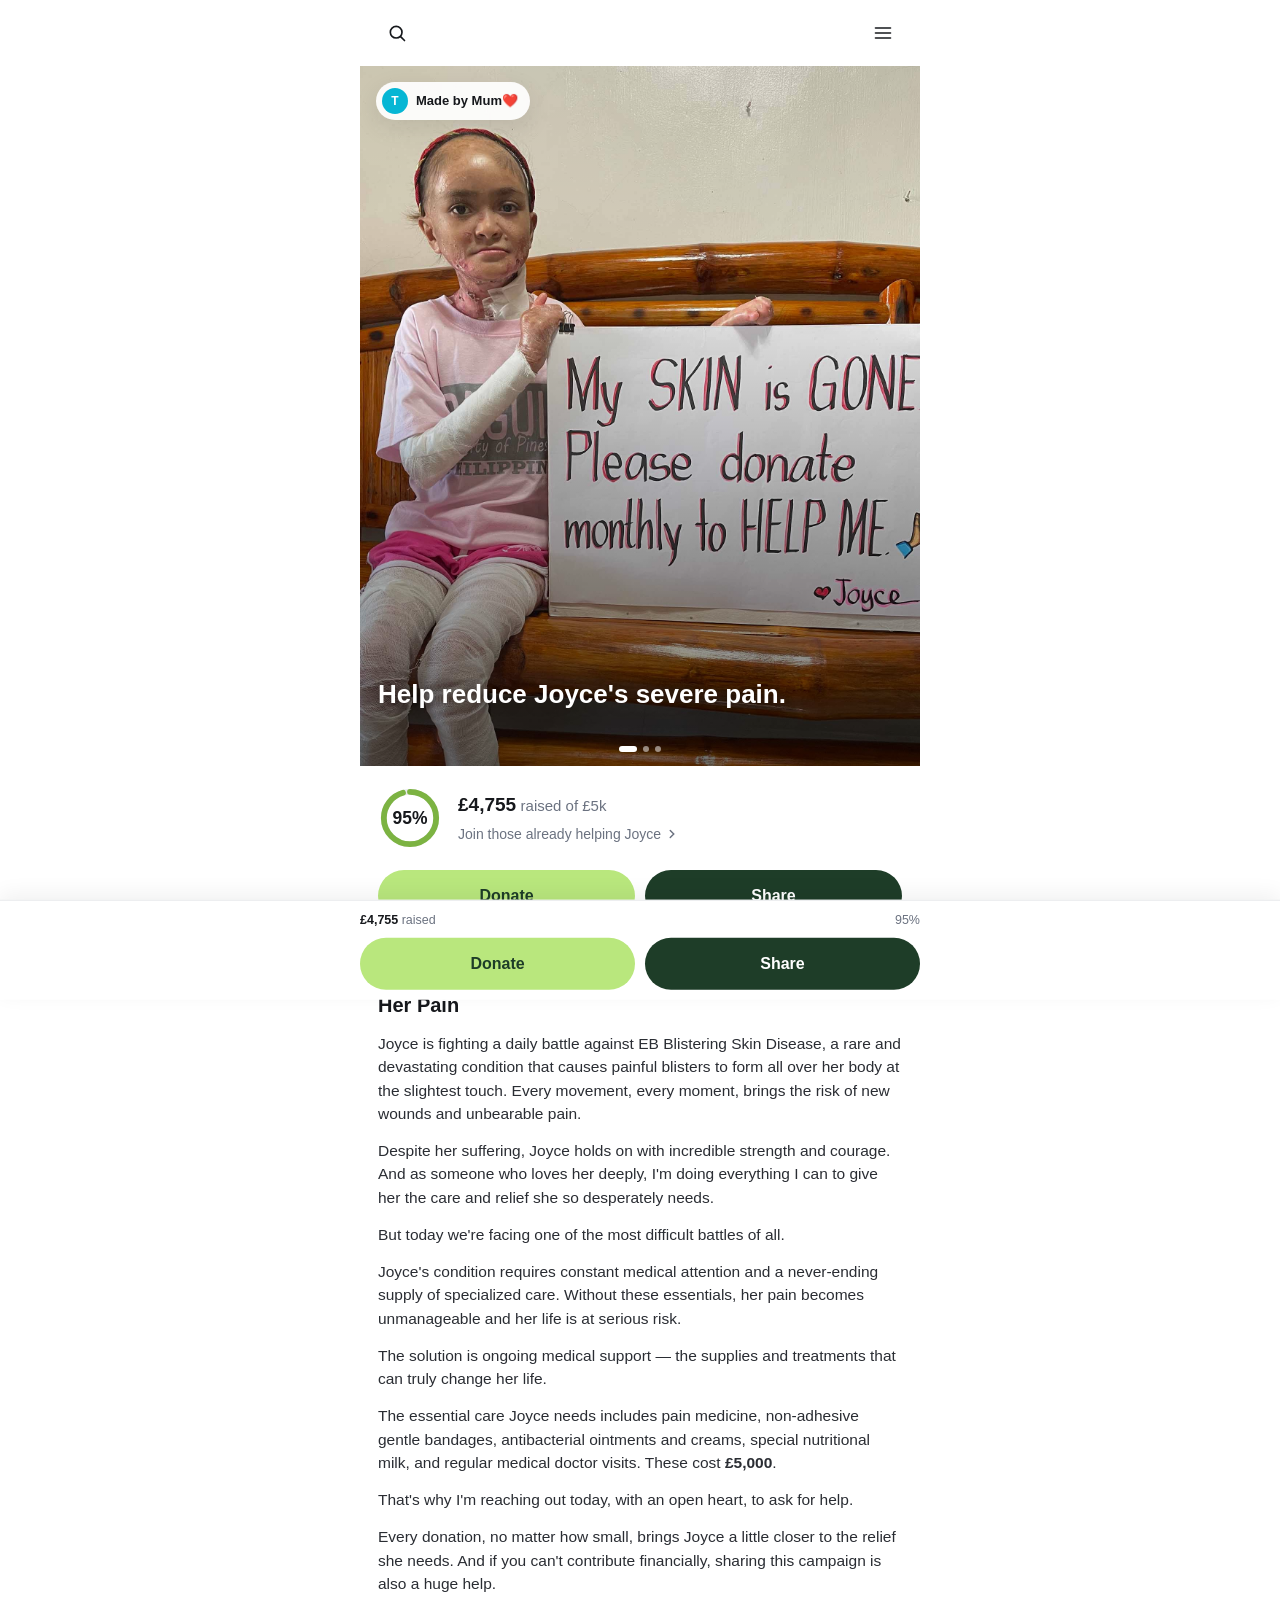
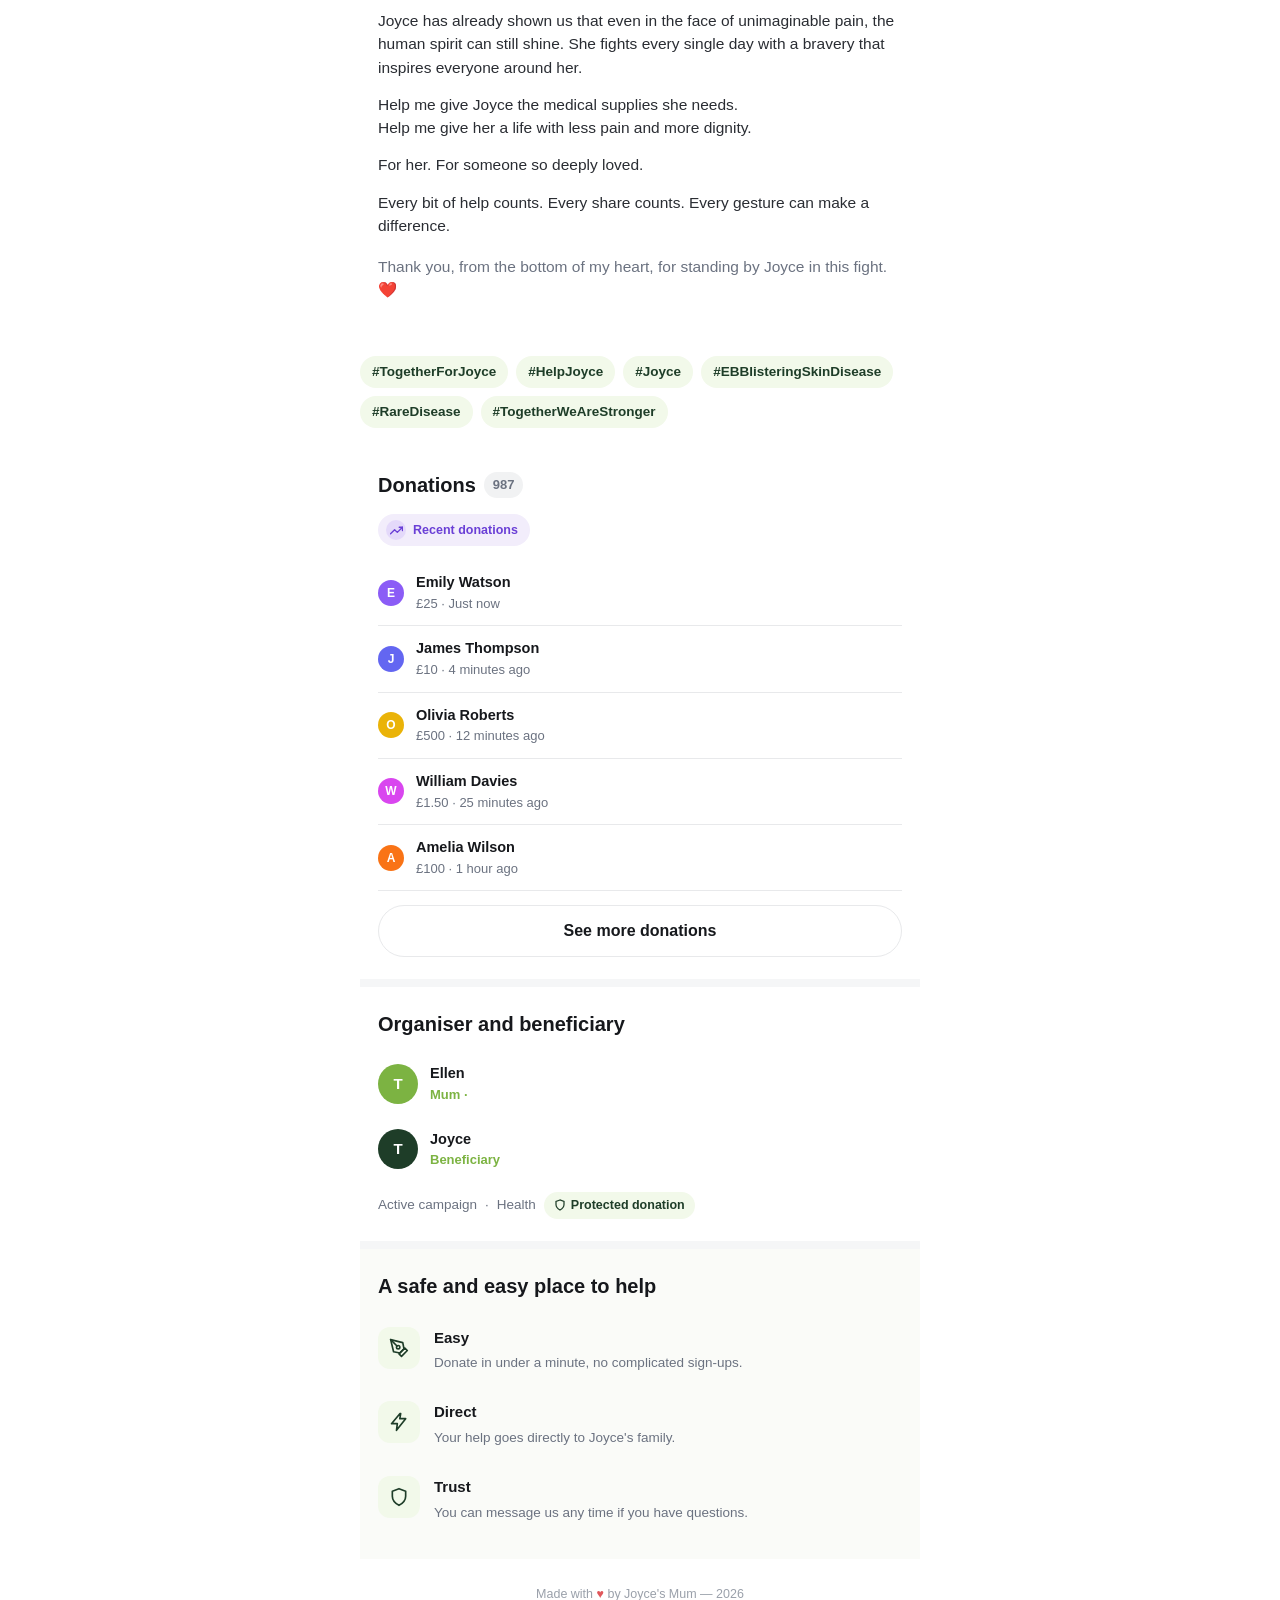
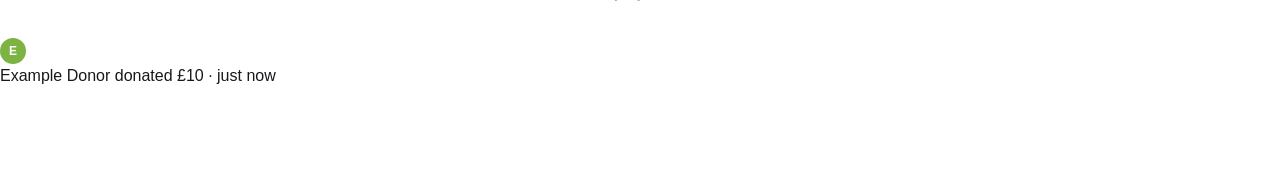
==== index.html @ d9b60f97 "Update index.html" ====
<!DOCTYPE html>
<html lang="en-GB">
<head>
  <!-- Google tag (gtag.js) -->
<script async src="https://www.googletagmanager.com/gtag/js?id=G-SRYMBCZWGW"></script>
<script>
  window.dataLayer = window.dataLayer || [];
  function gtag(){dataLayer.push(arguments);}
  gtag('js', new Date());

  gtag('config', 'G-SRYMBCZWGW');
</script>
<meta charset="UTF-8">
<meta name="viewport" content="width=device-width, initial-scale=1, viewport-fit=cover">
<meta name="referrer" content="no-referrer">

<title>Help Thor get his congenital scoliosis surgery</title>
<meta name="description" content="Thor is 2 years old and was born with congenital scoliosis. He urgently needs spinal surgery. Every contribution counts.">

<!-- Open Graph: mejora cómo se ve el enlace al compartirlo por WhatsApp, etc. -->
<meta property="og:title" content="Help Thor get his congenital scoliosis surgery">
<meta property="og:description" content="Thor is 2 years old and needs urgent spinal surgery for his congenital scoliosis. Every contribution counts.">
<meta property="og:image" content="img/foto-1.png">
<meta property="og:type" content="website">

<link rel="icon" href="data:image/svg+xml,<svg xmlns=%22http://www.w3.org/2000/svg%22 viewBox=%220 0 100 100%22><text y=%22.9em%22 font-size=%2290%22>&#129461;</text></svg>">
<link rel="stylesheet" href="css/style.css?v=30">
</head>
<body>

<div class="wrap">

  <!-- ============ HEADER ============ -->
  <header class="site-header">
    <button class="icon-btn" aria-label="Search">
      <svg width="20" height="20" viewBox="0 0 24 24" fill="none" stroke="currentColor" stroke-width="2" stroke-linecap="round"><circle cx="11" cy="11" r="7"/><line x1="21" y1="21" x2="16.65" y2="16.65"/></svg>
    </button>
    <button class="icon-btn" aria-label="Menu">
      <svg width="20" height="20" viewBox="0 0 24 24" fill="none" stroke="currentColor" stroke-width="2" stroke-linecap="round"><line x1="3" y1="6" x2="21" y2="6"/><line x1="3" y1="12" x2="21" y2="12"/><line x1="3" y1="18" x2="21" y2="18"/></svg>
    </button>
  </header>

  <!-- ============ HERO / CARRUSEL ============ -->
  <!--
    EDITAR AQUÍ: sustituye img/foto-1.jpg, foto-2.jpg, foto-3.jpg por las fotos reales
    de tu familiar. Puedes añadir o quitar <div class="hero-slide"> según el número de fotos.
  -->
  <section class="hero" id="hero">
    <div class="hero-track" id="heroTrack">
      <div class="hero-slide"><img src="img/foto-1.png" alt="Photo of Thor"></div>
      <div class="hero-slide"><img src="img/foto-2.png" alt="Photo of Thor"></div>
      <div class="hero-slide"><img src="img/foto-3.png" alt="Photo of Thor"></div>
    </div>
    <div class="hero-overlay"></div>

    <!-- EDITAR: nombre de quien organiza la vaquinha y de la persona beneficiaria -->
    <div class="hero-author">
      <span class="avatar-sm">T</span>
      <span>Made by Mum&#10084;&#65039;</span>
    </div>

    <!-- EDITAR: título principal -->
    <h1 class="hero-title">Help reduce Joyce's severe pain.</h1>

    <div class="hero-dots" id="heroDots"></div>
  </section>

  <!-- ============ PROGRESO + BOTONES (arriba) ============ -->
  <section class="progress-block">
    <svg class="donut" viewBox="0 0 44 44">
      <circle class="donut-track" cx="22" cy="22" r="18"></circle>
      <circle class="donut-value" id="donutValue" cx="22" cy="22" r="18" stroke-dasharray="0 999"></circle>
      <text x="22" y="23" class="donut-label" id="donutLabel">0%</text>
    </svg>
    <div class="progress-info">
      <div><span class="raised" id="raisedAmount">&pound;4,755</span> <span class="goal" id="goalText">raised of &pound;5k</span></div>
      <div class="donors">Join those already helping Joyce
        <svg width="14" height="14" viewBox="0 0 24 24" fill="none" stroke="currentColor" stroke-width="2.5" stroke-linecap="round"><polyline points="9 18 15 12 9 6"/></svg>
      </div>
    </div>
  </section>

  <div class="btn-row">
    <a href="donar.html" class="btn btn-donate" rel="noreferrer noopener">Donate</a>
    <button class="btn btn-share" id="shareBtnTop">Share</button>
  </div>

  <!-- ============ HISTORIA ============ -->
  <!--
    EDITAR AQUÍ: sustituye todo el texto de esta sección por la historia real de tu familiar.
    Mantén los párrafos cortos, en primera persona, tal como en el ejemplo.
  -->
<section class="section story">
  <h2>Please Donate To Help Save Joyce's Life And Reduce Her Pain</h2>
  <p>Joyce is fighting a daily battle against EB Blistering Skin Disease, a rare and devastating condition that causes painful blisters to form all over her body at the slightest touch. Every movement, every moment, brings the risk of new wounds and unbearable pain.</p>
  <p>Despite her suffering, Joyce holds on with incredible strength and courage. And as someone who loves her deeply, I'm doing everything I can to give her the care and relief she so desperately needs.</p>
  <p>But today we're facing one of the most difficult battles of all.</p>
  <p>Joyce's condition requires constant medical attention and a never-ending supply of specialized care. Without these essentials, her pain becomes unmanageable and her life is at serious risk.</p>
  <p>The solution is ongoing medical support — the supplies and treatments that can truly change her life.</p>
  <p>The essential care Joyce needs includes pain medicine, non-adhesive gentle bandages, antibacterial ointments and creams, special nutritional milk, and regular medical doctor visits. These cost <strong class="goal-amount-full">more than we can cover on our own</strong>.</p>
  <p>That's why I'm reaching out today, with an open heart, to ask for help.</p>
  <p>Every donation, no matter how small, brings Joyce a little closer to the relief she needs. And if you can't contribute financially, sharing this campaign is also a huge help.</p>
  <p>Joyce has already shown us that even in the face of unimaginable pain, the human spirit can still shine. She fights every single day with a bravery that inspires everyone around her.</p>
  <p>Help me give Joyce the medical supplies she needs.<br>Help me give her a life with less pain and more dignity.</p>
  <p>For her. For someone so deeply loved.</p>
  <p>Every bit of help counts. Every share counts. Every gesture can make a difference.</p>
  <p class="signature">Thank you, from the bottom of my heart, for standing by Joyce in this fight. &#10084;&#65039;</p>
</section>

<div class="hashtags">
  <span>#TogetherForJoyce</span>
  <span>#HelpJoyce</span>
  <span>#Joyce</span>
  <span>#EBBlisteringSkinDisease</span>
  <span>#RareDisease</span>
  <span>#TogetherWeAreStronger</span>
</div>
  </section>

  <!-- ============ DONACIONES ============ -->
  <!--
    EDITAR AQUÍ: sustituye "Nombre de ejemplo" por los nombres reales de quienes ya
    han donado (y el importe/tiempo de cada uno). Añade o quita filas <div class="donation-row">
    según haga falta (usa class="donation-row extra" para las que solo se ven al pulsar
    "Ver más"), y actualiza el número dentro de <span class="badge-count"> para que
    coincida con el total real de donaciones.
  -->
  <section class="section">
    <div class="donations-head">
      <h2>Donations <span class="badge-count" id="donationsCount">987</span></h2>
    </div>
    <div class="recent-tag">
      <span class="recent-tag-icon">
        <svg width="13" height="13" viewBox="0 0 24 24" fill="none" stroke="currentColor" stroke-width="2.5" stroke-linecap="round" stroke-linejoin="round"><polyline points="23 6 13.5 15.5 8.5 10.5 1 18"/><polyline points="17 6 23 6 23 12"/></svg>
      </span>
      Recent donations
    </div>
    
<div id="donationsList">
  <div class="donation-row">
    <span class="avatar-sm">E</span>
    <div>
      <div class="name">Emily Watson</div>
      <div class="meta"><span class="donation-amount" data-amount="25">&pound;25</span> &middot; Just now</div>
    </div>
  </div>
  <div class="donation-row">
    <span class="avatar-sm">J</span>
    <div>
      <div class="name">James Thompson</div>
      <div class="meta"><span class="donation-amount" data-amount="10">&pound;10</span> &middot; 4 minutes ago</div>
    </div>
  </div>
  <div class="donation-row">
    <span class="avatar-sm">O</span>
    <div>
      <div class="name">Olivia Roberts</div>
      <div class="meta"><span class="donation-amount" data-amount="500">&pound;500</span> &middot; 12 minutes ago</div>
    </div>
  </div>
  <div class="donation-row">
    <span class="avatar-sm">W</span>
    <div>
      <div class="name">William Davies</div>
      <div class="meta"><span class="donation-amount" data-amount="1.50">&pound;1.50</span> &middot; 25 minutes ago</div>
    </div>
  </div>
  <div class="donation-row">
    <span class="avatar-sm">A</span>
    <div>
      <div class="name">Amelia Wilson</div>
      <div class="meta"><span class="donation-amount" data-amount="100">&pound;100</span> &middot; 1 hour ago</div>
    </div>
  </div>
  <div class="donation-row extra">
    <span class="avatar-sm">T</span>
    <div>
      <div class="name">Thomas Brown</div>
      <div class="meta"><span class="donation-amount" data-amount="50">&pound;50</span> &middot; 2 hours ago</div>
    </div>
  </div>
  <div class="donation-row extra">
    <span class="avatar-sm">G</span>
    <div>
      <div class="name">Grace Taylor</div>
      <div class="meta"><span class="donation-amount" data-amount="50">&pound;50</span> &middot; 3 hours ago</div>
    </div>
  </div>
  <div class="donation-row extra">
    <span class="avatar-sm">J</span>
    <div>
      <div class="name">Jack Evans</div>
      <div class="meta"><span class="donation-amount" data-amount="10">&pound;10</span> &middot; 5 hours ago</div>
    </div>
  </div>
  <div class="donation-row extra">
    <span class="avatar-sm">I</span>
    <div>
      <div class="name">Isabella Green</div>
      <div class="meta"><span class="donation-amount" data-amount="10">&pound;10</span> &middot; 7 hours ago</div>
    </div>
  </div>
  <div class="donation-row extra">
    <span class="avatar-sm">H</span>
    <div>
      <div class="name">Harry Clark</div>
      <div class="meta"><span class="donation-amount" data-amount="500">&pound;500</span> &middot; 9 hours ago</div>
    </div>
  </div>

  <script>
  const colors = [
    "#ef4444",
    "#f97316",
    "#eab308",
    "#22c55e",
    "#06b6d4",
    "#3b82f6",
    "#6366f1",
    "#8b5cf6",
    "#d946ef",
    "#ec4899"
  ];

  const shuffledColors = [...colors].sort(() => Math.random() - 0.5);

  document.querySelectorAll(".avatar-sm").forEach((avatar, index) => {
    avatar.style.backgroundColor =
      shuffledColors[index % shuffledColors.length];
  });
</script>
</div>

    <button class="btn btn-outline" id="verMasDonaciones" style="width:100%;margin-top:14px;">See more donations</button>
  </section>

  <!-- ============ ORGANIZADOR Y BENEFICIARIA ============ -->
  <!-- EDITAR: nombres reales, ciudad y relación -->
  <section class="section">
    <h2>Organiser and beneficiary</h2>
    <div class="person-row">
      <span class="avatar-sm" style="width:40px;height:40px;font-size:15px;">T</span>
      <div>
        <div class="name">Ellen</div>
        <div class="role">Mum &middot; </div>
      </div>
    </div>
    <div class="person-row">
      <span class="avatar-sm" style="width:40px;height:40px;font-size:15px;background:var(--verde-oscuro);">T</span>
      <div>
        <div class="name">Joyce</div>
        <div class="role">Beneficiary</div>
      </div>
    </div>

    <div class="meta-line" style="margin-top:10px;">
      <span>Active campaign</span>
      <span>&middot;</span>
      <span>Health</span>
      <span class="protected-tag">
        <svg width="12" height="12" viewBox="0 0 24 24" fill="none" stroke="currentColor" stroke-width="2.5"><path d="M12 2 4 5v6c0 5 3.5 8.5 8 11 4.5-2.5 8-6 8-11V5z"/></svg>
        Protected donation
      </span>
    </div>
  </section>

 <!-- ============ CONFIANZA ============ -->
  <section class="section trust-section">
    <h2>A safe and easy place to help</h2>

    <div class="trust-item">
      <div class="trust-icon">
        <svg width="20" height="20" viewBox="0 0 24 24" fill="none" stroke="currentColor" stroke-width="2" stroke-linecap="round" stroke-linejoin="round"><path d="M12 19l7-7 3 3-7 7-3-3z"/><path d="M18 13l-1.5-7.5L2 2l3.5 14.5L13 18l5-5z"/><path d="M2 2l7.586 7.586"/><circle cx="11" cy="11" r="2"/></svg>
      </div>
      <div>
        <h3>Easy</h3>
        <p>Donate in under a minute, no complicated sign-ups.</p>
      </div>
    </div>

    <div class="trust-item">
      <div class="trust-icon">
        <svg width="20" height="20" viewBox="0 0 24 24" fill="none" stroke="currentColor" stroke-width="2" stroke-linecap="round" stroke-linejoin="round"><path d="M13 2 3 14h7l-1 8 11-14h-7l1-6z"/></svg>
      </div>
      <div>
        <h3>Direct</h3>
        <p>Your help goes directly to Joyce's family.</p>
      </div>
    </div>

    <div class="trust-item">
      <div class="trust-icon">
        <svg width="20" height="20" viewBox="0 0 24 24" fill="none" stroke="currentColor" stroke-width="2" stroke-linecap="round" stroke-linejoin="round"><path d="M12 2 4 5v6c0 5 3.5 8.5 8 11 4.5-2.5 8-6 8-11V5z"/></svg>
      </div>
      <div>
        <h3>Trust</h3>
        <p>You can message us any time if you have questions.</p>
      </div>
    </div>
  </section>

  <footer class="site-footer">
  Made with <span class="heart">&hearts;</span> by Joyce's Mum &mdash; 2026
</footer>

</div>

<!-- ============ BARRA FIJA INFERIOR ============ -->
<div class="sticky-bar" id="stickyBar">
  <div class="center-max">
    <div class="mini-progress">
      <span><b id="stickyRaised">&pound;9,805</b> raised</span>
      <span id="stickyPercent">65%</span>
    </div>
    <div class="btn-row">
      <a href="donar.html" class="btn btn-donate" rel="noreferrer noopener">Donate</a>
      <button class="btn btn-share" id="shareBtnSticky">Share</button>
    </div>
  </div>
</div>

<div class="toast" id="toast"></div>

<div class="donation-popup" id="donationPopup">
  <span class="avatar-sm" id="donationPopupAvatar">E</span>
  <div class="donation-popup-text">
    <span class="name" id="donationPopupName">Example Donor</span>
    <span class="detail" id="donationPopupDetail">donated &pound;10 &middot; just now</span>
  </div>
</div>

<script src="js/main.js?v=30"></script>
</body>
</html>
---- css/style.css ----
/* =========================================================
   Vaquinha — sistema visual
   Blanco + verde aguacate claro / verde aguacate oscuro
   Mobile-first (diseñado exclusivamente para móvil)
   ========================================================= */

:root {
  --verde-claro: #b9e77d;
  --verde-claro-hover: #a6db63;
  --verde-oscuro: #1e3d28;
  --verde-oscuro-hover: #16301f;
  --verde-medio: #7cb342;
  --verde-fondo: #f2f9ea;

  --bg: #ffffff;
  --text: #16181c;
  --text-muted: #6b7280;
  --text-soft: #9aa0aa;
  --border: #e8e9eb;
  --shadow: 0 8px 24px rgba(16, 24, 16, 0.10);

  --radius-lg: 22px;
  --radius-md: 16px;
  --radius-full: 999px;

  --max-width: 560px;
}

* { box-sizing: border-box; }

html, body {
  margin: 0;
  padding: 0;
}

body {
  font-family: -apple-system, BlinkMacSystemFont, "Segoe UI", Roboto, Helvetica, Arial, sans-serif;
  background: var(--bg);
  color: var(--text);
  -webkit-font-smoothing: antialiased;
  line-height: 1.5;
  padding-bottom: 92px; /* espacio para la barra fija inferior */
}

img { max-width: 100%; display: block; }

.wrap {
  max-width: var(--max-width);
  margin: 0 auto;
  position: relative;
}

a { color: inherit; }

button {
  font-family: inherit;
  -webkit-appearance: none;
  appearance: none;
  background: none;
  border: none;
  border-radius: 0;
  margin: 0;
  color: inherit;
}

/* ---------- Header ---------- */
.site-header {
  position: sticky;
  top: 0;
  z-index: 40;
  display: flex;
  align-items: center;
  justify-content: space-between;
  padding: 14px 18px;
  background: rgba(255, 255, 255, 0.92);
  backdrop-filter: blur(6px);
}

.icon-btn {
  width: 38px;
  height: 38px;
  display: flex;
  align-items: center;
  justify-content: center;
  border: none;
  background: transparent;
  color: var(--text);
  cursor: pointer;
  border-radius: var(--radius-full);
}
.icon-btn:active { background: var(--verde-fondo); }

/* ---------- Carrusel hero ---------- */
.hero {
  position: relative;
  width: 100%;
  aspect-ratio: 4 / 5;
  overflow: hidden;
  background: var(--verde-oscuro);
}

.hero-track {
  display: flex;
  height: 100%;
  transition: transform .35s ease;
  touch-action: pan-y;
}

.hero-slide {
  flex: 0 0 100%;
  height: 100%;
  position: relative;
}

.hero-slide img {
  width: 100%;
  height: 100%;
  object-fit: cover;
}

.hero-overlay {
  position: absolute;
  inset: 0;
  background: linear-gradient(180deg, rgba(0,0,0,0.05) 0%, rgba(0,0,0,0) 35%, rgba(0,0,0,0.55) 100%);
  pointer-events: none;
}

.hero-author {
  position: absolute;
  top: 16px;
  left: 16px;
  display: flex;
  align-items: center;
  gap: 8px;
  background: rgba(255,255,255,0.92);
  padding: 6px 12px 6px 6px;
  border-radius: var(--radius-full);
  font-size: 13px;
  font-weight: 600;
  box-shadow: var(--shadow);
}

.avatar-sm {
  width: 26px;
  height: 26px;
  border-radius: 50%;
  background: var(--verde-medio);
  color: #fff;
  display: flex;
  align-items: center;
  justify-content: center;
  font-size: 12px;
  font-weight: 700;
}

.hero-title {
  position: absolute;
  left: 18px;
  right: 18px;
  bottom: 34px;
  color: #fff;
  font-size: 26px;
  font-weight: 800;
  line-height: 1.25;
  text-shadow: 0 2px 12px rgba(0,0,0,0.35);
}

.hero-dots {
  position: absolute;
  bottom: 14px;
  left: 0;
  right: 0;
  display: flex;
  justify-content: center;
  gap: 6px;
}

.hero-dots span {
  width: 6px;
  height: 6px;
  border-radius: 50%;
  background: rgba(255,255,255,0.5);
  transition: all .2s ease;
}
.hero-dots span.active {
  background: #fff;
  width: 18px;
  border-radius: var(--radius-full);
}

/* ---------- Bloque de progreso ---------- */
.progress-block {
  display: flex;
  align-items: center;
  gap: 16px;
  padding: 20px 18px 4px;
}

.donut {
  width: 64px;
  height: 64px;
  flex-shrink: 0;
}

.donut-track { fill: none; stroke: var(--border); stroke-width: 4; }
.donut-value {
  fill: none;
  stroke: var(--verde-medio);
  stroke-width: 4;
  stroke-linecap: round;
  transform: rotate(-90deg);
  transform-origin: 50% 50%;
  transition: stroke-dasharray 1s ease;
}
.donut-label {
  font-size: 12px;
  font-weight: 800;
  fill: var(--text);
  text-anchor: middle;
  dominant-baseline: middle;
}

.progress-info .raised {
  font-size: 19px;
  font-weight: 800;
}
.progress-info .goal {
  font-size: 15px;
  font-weight: 500;
  color: var(--text-muted);
}
.progress-info .donors {
  margin-top: 4px;
  font-size: 14px;
  color: var(--text-muted);
  display: flex;
  align-items: center;
  gap: 4px;
}

/* ---------- Botones ---------- */
.btn {
  display: flex;
  align-items: center;
  justify-content: center;
  gap: 8px;
  height: 52px;
  border-radius: var(--radius-full);
  font-size: 16px;
  font-weight: 700;
  border: none;
  cursor: pointer;
  text-decoration: none;
  transition: transform .08s ease, background .15s ease;
  white-space: nowrap;
}
.btn:active { transform: scale(0.97); }

.btn-donate {
  background: var(--verde-claro);
  color: var(--verde-oscuro);
}
.btn-donate:active, .btn-donate:hover { background: var(--verde-claro-hover); }

.btn-share {
  background: var(--verde-oscuro);
  color: #fff;
}
.btn-share:active, .btn-share:hover { background: var(--verde-oscuro-hover); }

.btn-outline {
  background: transparent;
  color: var(--text);
  border: 1.5px solid var(--border);
}
.btn-outline:active { background: #fafafa; }

.btn-row {
  display: grid;
  grid-template-columns: 1fr 1fr;
  gap: 10px;
  padding: 16px 18px;
}

/* ---------- Barra fija inferior ---------- */
.sticky-bar {
  position: fixed;
  left: 0;
  right: 0;
  bottom: 0;
  z-index: 50;
  background: #fff;
  border-top: 1px solid var(--border);
  box-shadow: 0 -6px 20px rgba(0,0,0,0.06);
  padding: 10px 18px calc(10px + env(safe-area-inset-bottom));
  transform: translateY(100%);
  transition: transform .25s ease;
}
.sticky-bar.visible { transform: translateY(0); }

.sticky-bar .btn-row {
  padding: 0;
}
.sticky-bar .mini-progress {
  font-size: 12.5px;
  color: var(--text-muted);
  margin-bottom: 8px;
  display: flex;
  justify-content: space-between;
}
.sticky-bar .mini-progress b { color: var(--text); }

/* ---------- Historia ---------- */
.section {
  padding: 22px 18px;
}
.section + .section {
  border-top: 8px solid #f5f6f7;
}

.section h2 {
  font-size: 20px;
  font-weight: 800;
  margin: 0 0 12px;
}

.story p {
  margin: 0 0 14px;
  font-size: 15.5px;
  color: #2a2d33;
}

.story .signature {
  font-size: 15.5px;
  color: var(--text-muted);
  margin-top: 18px;
}

.hashtags {
  display: flex;
  flex-wrap: wrap;
  gap: 8px;
  margin: 18px 0 20px;
}
.hashtags span {
  font-size: 13.5px;
  color: var(--verde-oscuro);
  background: var(--verde-fondo);
  padding: 6px 12px;
  border-radius: var(--radius-full);
  font-weight: 600;
}

/* ---------- Donaciones ---------- */
.donations-head {
  display: flex;
  align-items: center;
  justify-content: space-between;
  margin-bottom: 14px;
}
.donations-head h2 { margin: 0; display: flex; align-items: center; gap: 8px; }
.badge-count {
  background: #f1f2f3;
  color: var(--text-muted);
  font-size: 13px;
  font-weight: 700;
  padding: 3px 9px;
  border-radius: var(--radius-full);
}

.recent-tag {
  display: inline-flex;
  align-items: center;
  gap: 7px;
  background: #f2edfb;
  color: #6a3fd6;
  font-size: 12.5px;
  font-weight: 700;
  padding: 6px 12px 6px 8px;
  border-radius: var(--radius-full);
  margin-bottom: 14px;
}
.recent-tag-icon {
  width: 20px;
  height: 20px;
  border-radius: 50%;
  background: #e4d9fa;
  display: flex;
  align-items: center;
  justify-content: center;
}

.donation-row {
  display: flex;
  align-items: center;
  gap: 12px;
  padding: 12px 0;
  border-bottom: 1px solid var(--border);
  opacity: 0;
  transform: translateY(14px);
  transition: opacity .5s ease, transform .5s ease;
}
.donation-row:last-child { border-bottom: none; }
.donation-row .name { font-weight: 700; font-size: 14.5px; }
.donation-row .meta { font-size: 13px; color: var(--text-muted); }
.donation-row.extra { display: none; }
.donation-row.is-visible {
  opacity: 1;
  transform: translateY(0);
}

/* ---------- Organizador ---------- */
.person-row {
  display: flex;
  align-items: center;
  gap: 12px;
  padding: 12px 0;
}
.person-row .name { font-weight: 700; font-size: 14.5px; }
.person-row .role { font-size: 13px; color: var(--verde-medio); font-weight: 600; }

.meta-line {
  display: flex;
  align-items: center;
  gap: 8px;
  font-size: 13.5px;
  color: var(--text-muted);
  flex-wrap: wrap;
}
.protected-tag {
  display: inline-flex;
  align-items: center;
  gap: 5px;
  background: var(--verde-fondo);
  color: var(--verde-oscuro);
  padding: 4px 10px;
  border-radius: var(--radius-full);
  font-weight: 700;
  font-size: 12.5px;
}

/* ---------- Confianza ---------- */
.trust-section {
  background: #fafbf8;
}
.trust-item {
  display: flex;
  gap: 14px;
  padding: 14px 0;
}
.trust-icon {
  width: 42px;
  height: 42px;
  border-radius: 12px;
  background: var(--verde-fondo);
  color: var(--verde-oscuro);
  display: flex;
  align-items: center;
  justify-content: center;
  flex-shrink: 0;
}
.trust-item h3 {
  margin: 0 0 4px;
  font-size: 15px;
  font-weight: 700;
}
.trust-item p {
  margin: 0;
  font-size: 13.5px;
  color: var(--text-muted);
}

/* ---------- Footer ---------- */
.site-footer {
  padding: 26px 18px 34px;
  text-align: center;
  color: var(--text-soft);
  font-size: 12.5px;
}
.site-footer .heart { color: #e0575b; }

/* ---------- Página Donar ---------- */
.donar-header {
  display: flex;
  align-items: center;
  gap: 12px;
  padding: 14px 18px;
  border-bottom: 1px solid var(--border);
}
.back-btn {
  width: 38px;
  height: 38px;
  border-radius: 50%;
  border: 1.5px solid var(--border);
  background: #fff;
  display: flex;
  align-items: center;
  justify-content: center;
  color: var(--text);
  text-decoration: none;
  flex-shrink: 0;
}
.donar-header h1 { font-size: 17px; margin: 0; font-weight: 800; }

.summary-card {
  display: flex;
  gap: 12px;
  align-items: center;
  margin: 18px;
  padding: 14px;
  border: 1px solid var(--border);
  border-radius: var(--radius-md);
}
.summary-card img {
  width: 56px;
  height: 56px;
  border-radius: 12px;
  object-fit: cover;
  flex-shrink: 0;
}
.summary-card .name { font-weight: 800; font-size: 15px; }
.summary-bar {
  height: 6px;
  border-radius: var(--radius-full);
  background: var(--border);
  margin-top: 6px;
  overflow: hidden;
}
.summary-bar > span {
  display: block;
  height: 100%;
  background: var(--verde-medio);
  border-radius: var(--radius-full);
}
.summary-card .figures {
  font-size: 12.5px;
  color: var(--text-muted);
  margin-top: 5px;
}
.summary-card .figures b { color: var(--text); }

.amount-grid {
  display: grid;
  grid-template-columns: repeat(3, 1fr);
  gap: 10px;
  padding: 0 18px;
}
.amount-chip {
  height: 52px;
  border-radius: var(--radius-md);
  border: 1.5px solid var(--border);
  background: #fff;
  font-weight: 700;
  font-size: 15.5px;
  color: var(--text);
  cursor: pointer;
}
.amount-chip.active {
  border-color: var(--verde-medio);
  background: var(--verde-fondo);
  color: var(--verde-oscuro);
}
.amount-chip.featured {
  border-color: var(--verde-medio);
}

.amount-chip-wrap {
  position: relative;
}
.amount-chip-wrap .amount-chip {
  width: 100%;
}
.chip-badge {
  position: absolute;
  top: -8px;
  left: 50%;
  transform: translateX(-50%);
  background: var(--verde-oscuro);
  color: #fff;
  font-size: 9.5px;
  font-weight: 800;
  letter-spacing: 0.2px;
  padding: 3px 9px;
  border-radius: var(--radius-full);
  white-space: nowrap;
  box-shadow: 0 2px 6px rgba(0, 0, 0, 0.15);
}

.continue-btn-wrap {
  padding: 18px;
}
.continue-btn-wrap .btn {
  width: 100%;
}
.btn:disabled {
  opacity: 0.45;
  pointer-events: none;
}

.thanks-box {
  margin: 22px 18px 0;
  text-align: center;
  padding: 20px;
  background: var(--verde-fondo);
  border-radius: var(--radius-lg);
}
.thanks-box .icon {
  width: 46px;
  height: 46px;
  margin: 0 auto 10px;
  color: var(--verde-oscuro);
}
.thanks-box h3 { margin: 0 0 6px; font-size: 16px; font-weight: 800; }
.thanks-box p { margin: 0; font-size: 13.5px; color: var(--text-muted); }

/* ---------- Toast ---------- */
.toast {
  position: fixed;
  left: 50%;
  bottom: 100px;
  transform: translate(-50%, 12px);
  background: var(--verde-oscuro);
  color: #fff;
  padding: 10px 18px;
  border-radius: var(--radius-full);
  font-size: 13.5px;
  font-weight: 600;
  opacity: 0;
  pointer-events: none;
  transition: all .25s ease;
  z-index: 100;
  white-space: nowrap;
}
.toast.show {
  opacity: 1;
  transform: translate(-50%, 0);
}

/* ---------- Utilidades ---------- */
.center-max {
  max-width: var(--max-width);
  margin: 0 auto;
}
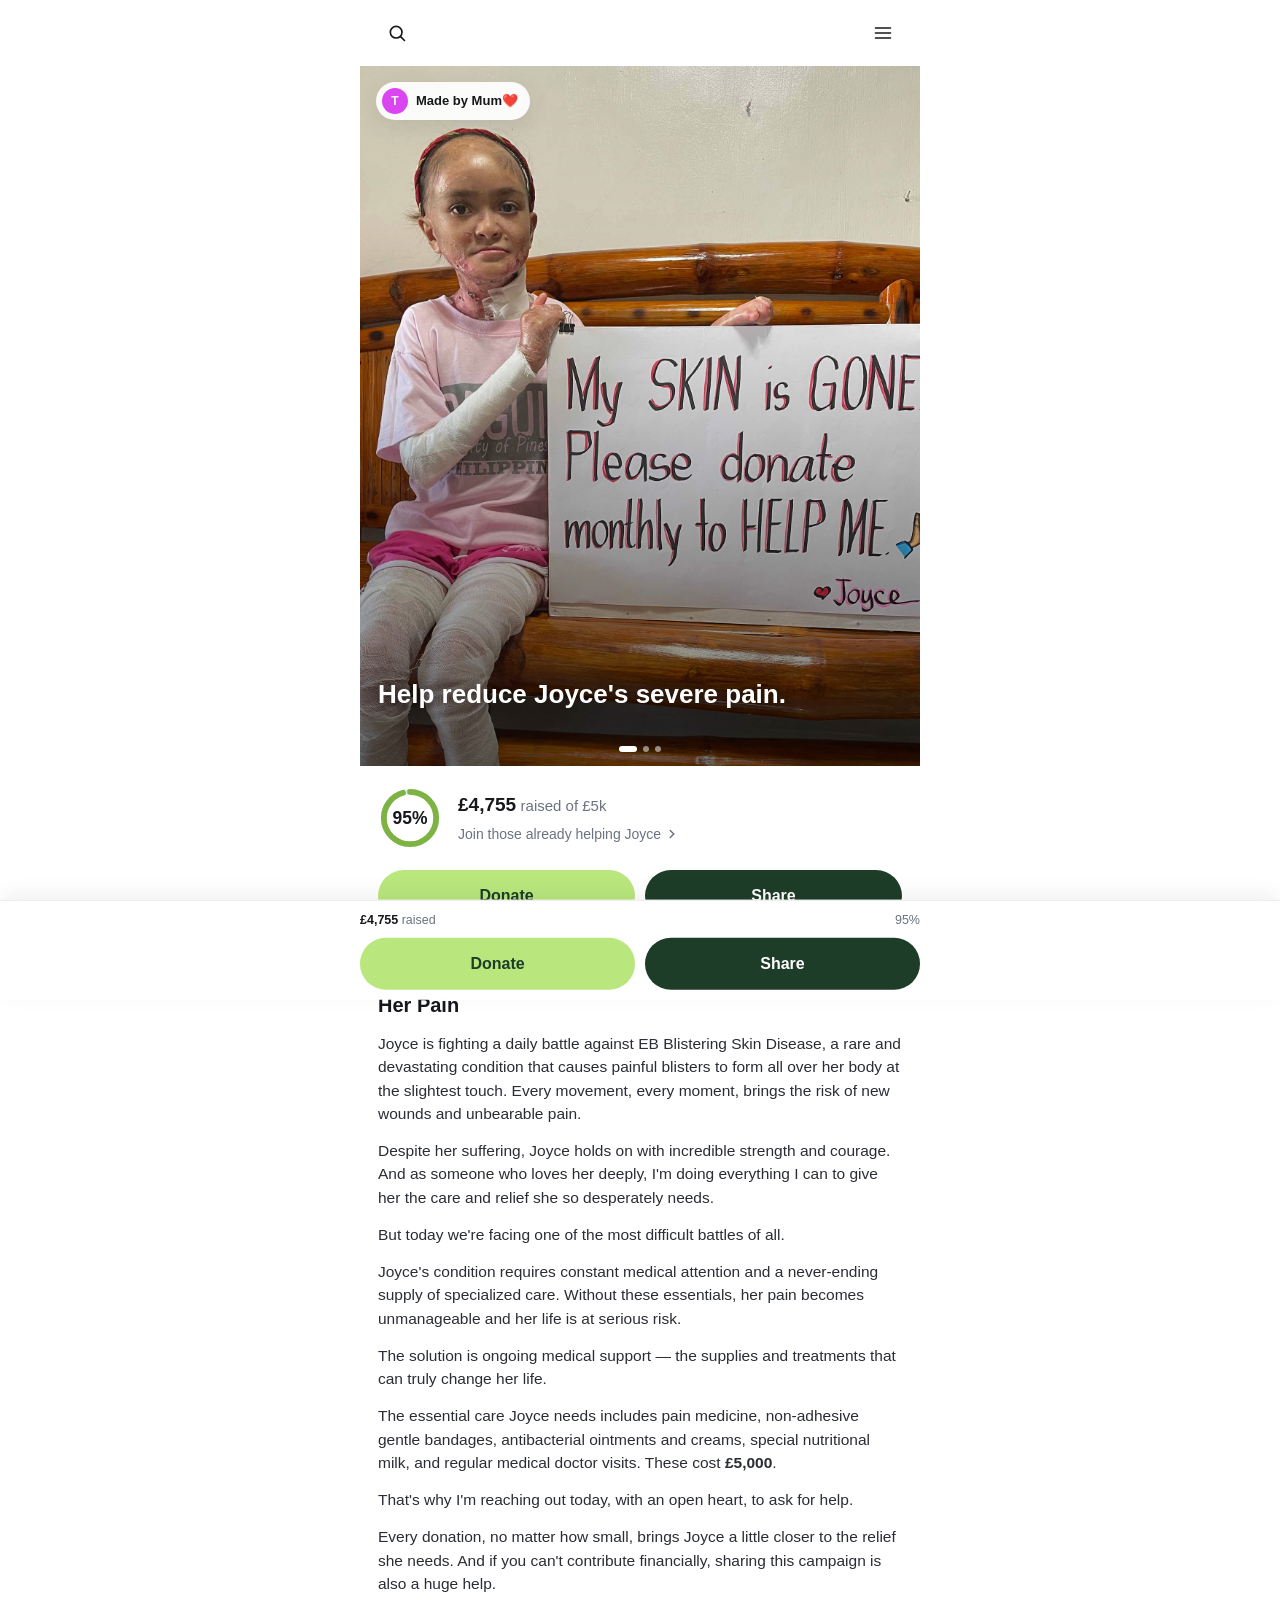
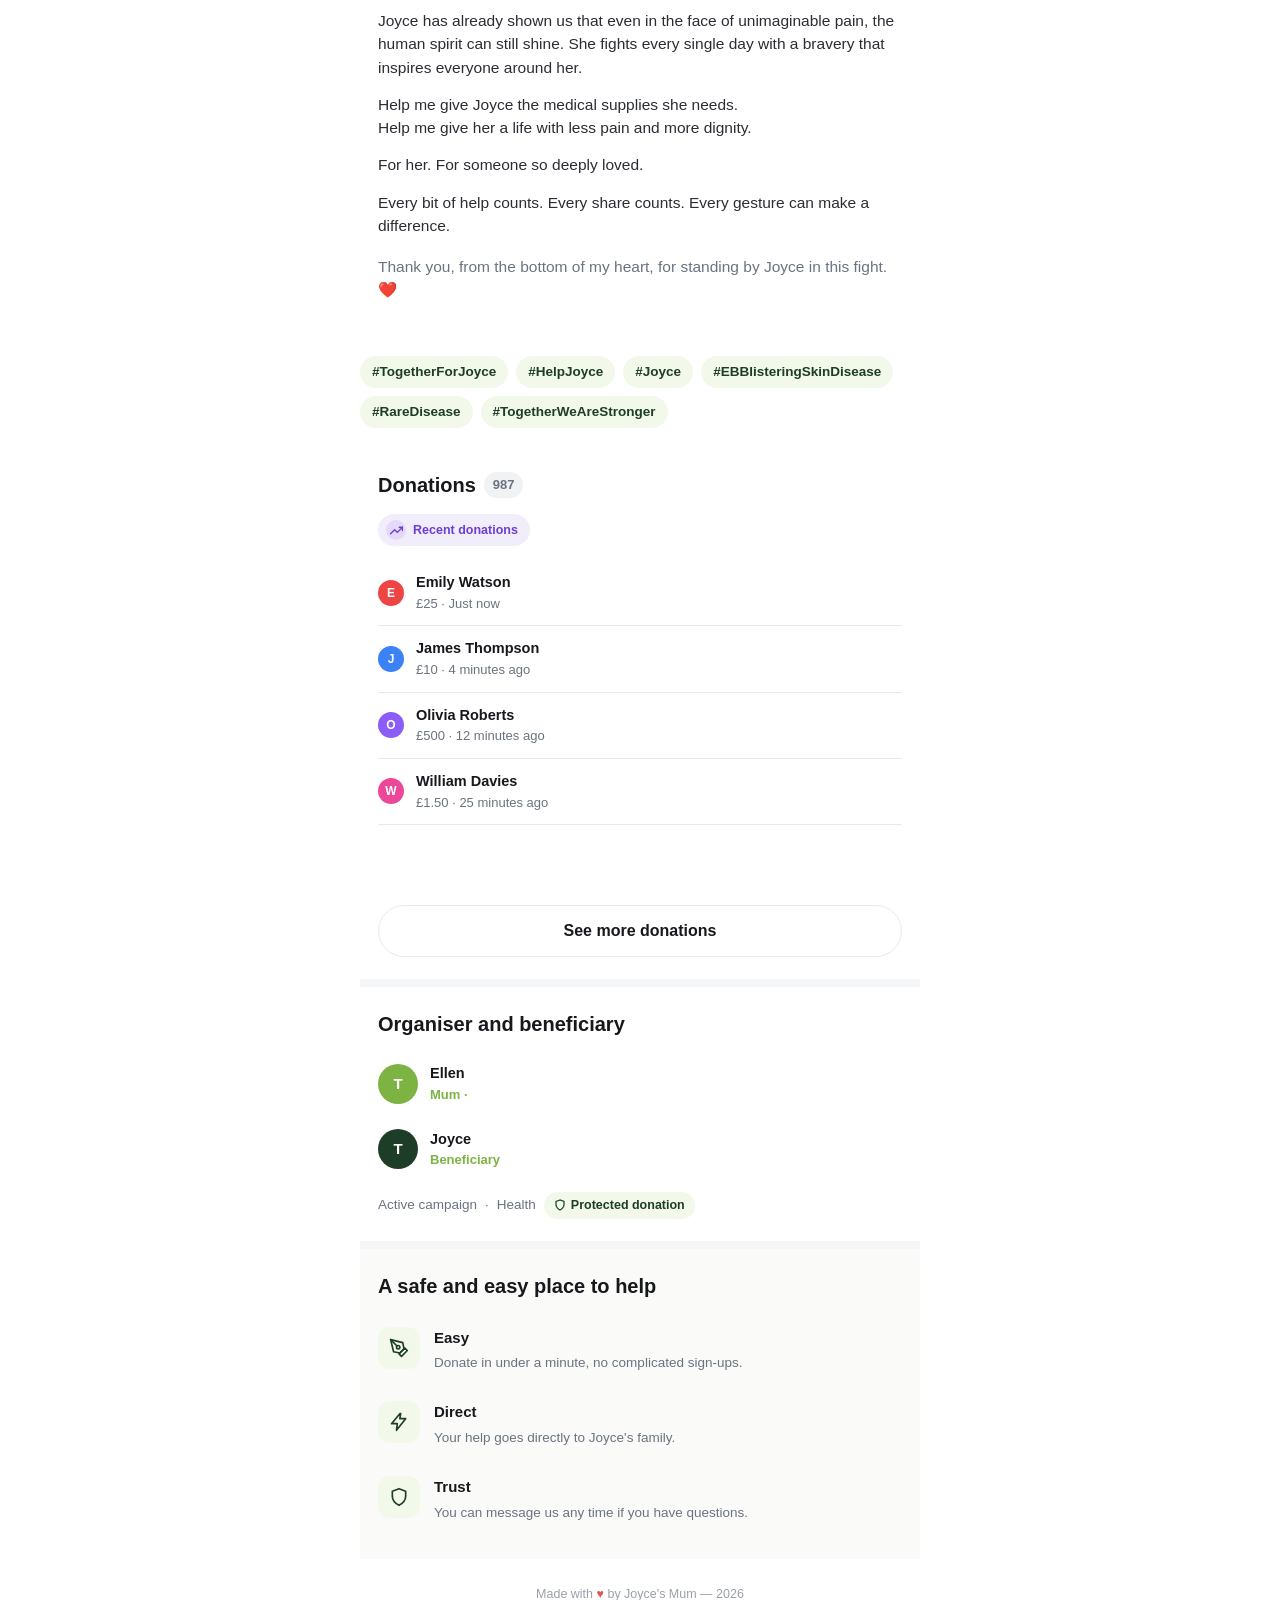
==== commit 69ab6b76: "Update index.html" ====
--- a/index.html
+++ b/index.html
@@ -24,7 +24,7 @@
 <meta property="og:type" content="website">
 
 <link rel="icon" href="data:image/svg+xml,<svg xmlns=%22http://www.w3.org/2000/svg%22 viewBox=%220 0 100 100%22><text y=%22.9em%22 font-size=%2290%22>&#129461;</text></svg>">
-<link rel="stylesheet" href="css/style.css?v=30">
+<link rel="stylesheet" href="css/style.css?v=31">
 </head>
 <body>
 
@@ -329,6 +329,6 @@
   </div>
 </div>
 
-<script src="js/main.js?v=30"></script>
+<script src="js/main.js?v=31"></script>
 </body>
 </html>
--- a/css/style.css
+++ b/css/style.css
@@ -636,6 +636,44 @@
   transform: translate(-50%, 0);
 }
 
+/* ---------- Popup de donación reciente ---------- */
+.donation-popup {
+  position: fixed;
+  left: 14px;
+  bottom: 104px;
+  max-width: min(280px, calc(100% - 28px));
+  display: flex;
+  align-items: center;
+  gap: 10px;
+  background: #fff;
+  border: 1px solid var(--border);
+  box-shadow: var(--shadow);
+  border-radius: var(--radius-md);
+  padding: 10px 14px 10px 10px;
+  opacity: 0;
+  transform: translateY(12px) scale(0.98);
+  transition: opacity .3s ease, transform .3s ease;
+  pointer-events: none;
+  z-index: 90;
+}
+.donation-popup.show {
+  opacity: 1;
+  transform: translateY(0) scale(1);
+}
+.donation-popup .avatar-sm { flex-shrink: 0; }
+.donation-popup-text {
+  font-size: 12.5px;
+  line-height: 1.4;
+}
+.donation-popup-text .name {
+  display: block;
+  font-weight: 700;
+  color: var(--text);
+}
+.donation-popup-text .detail {
+  color: var(--text-muted);
+}
+
 /* ---------- Utilidades ---------- */
 .center-max {
   max-width: var(--max-width);
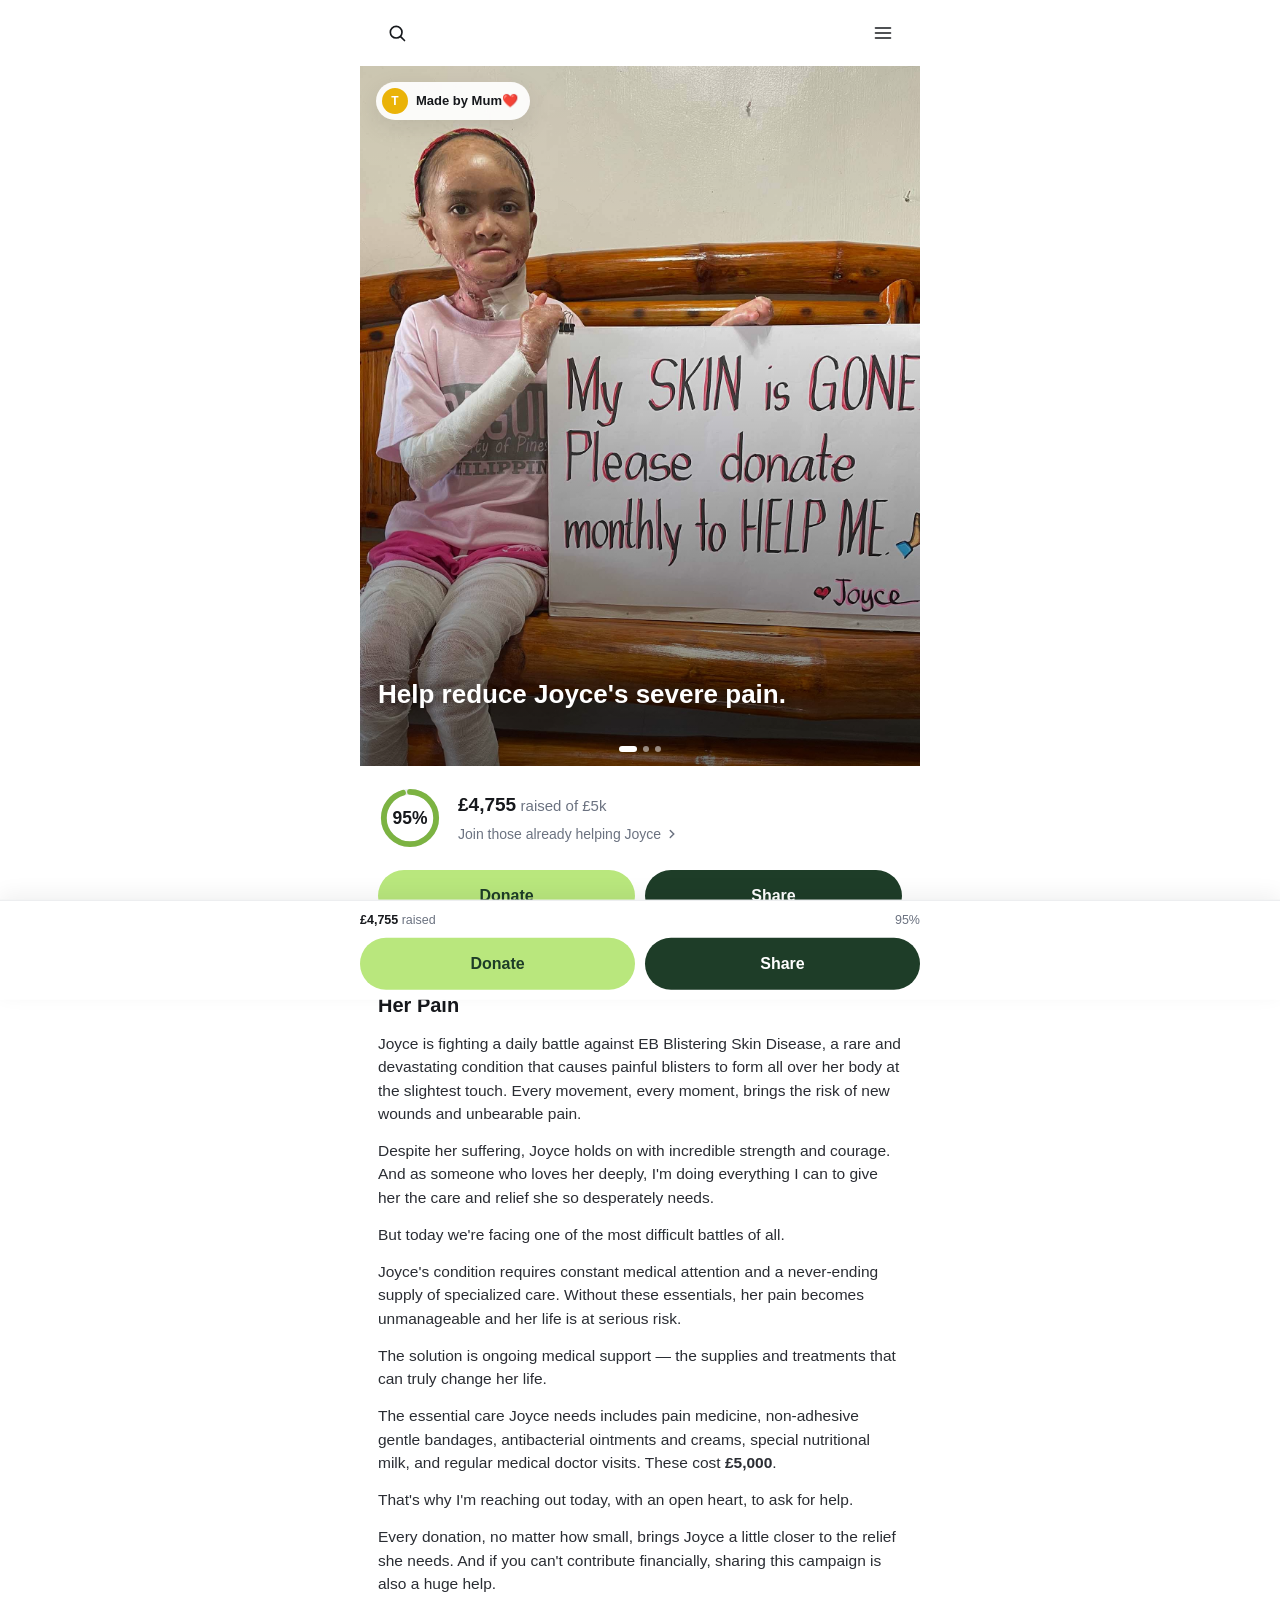
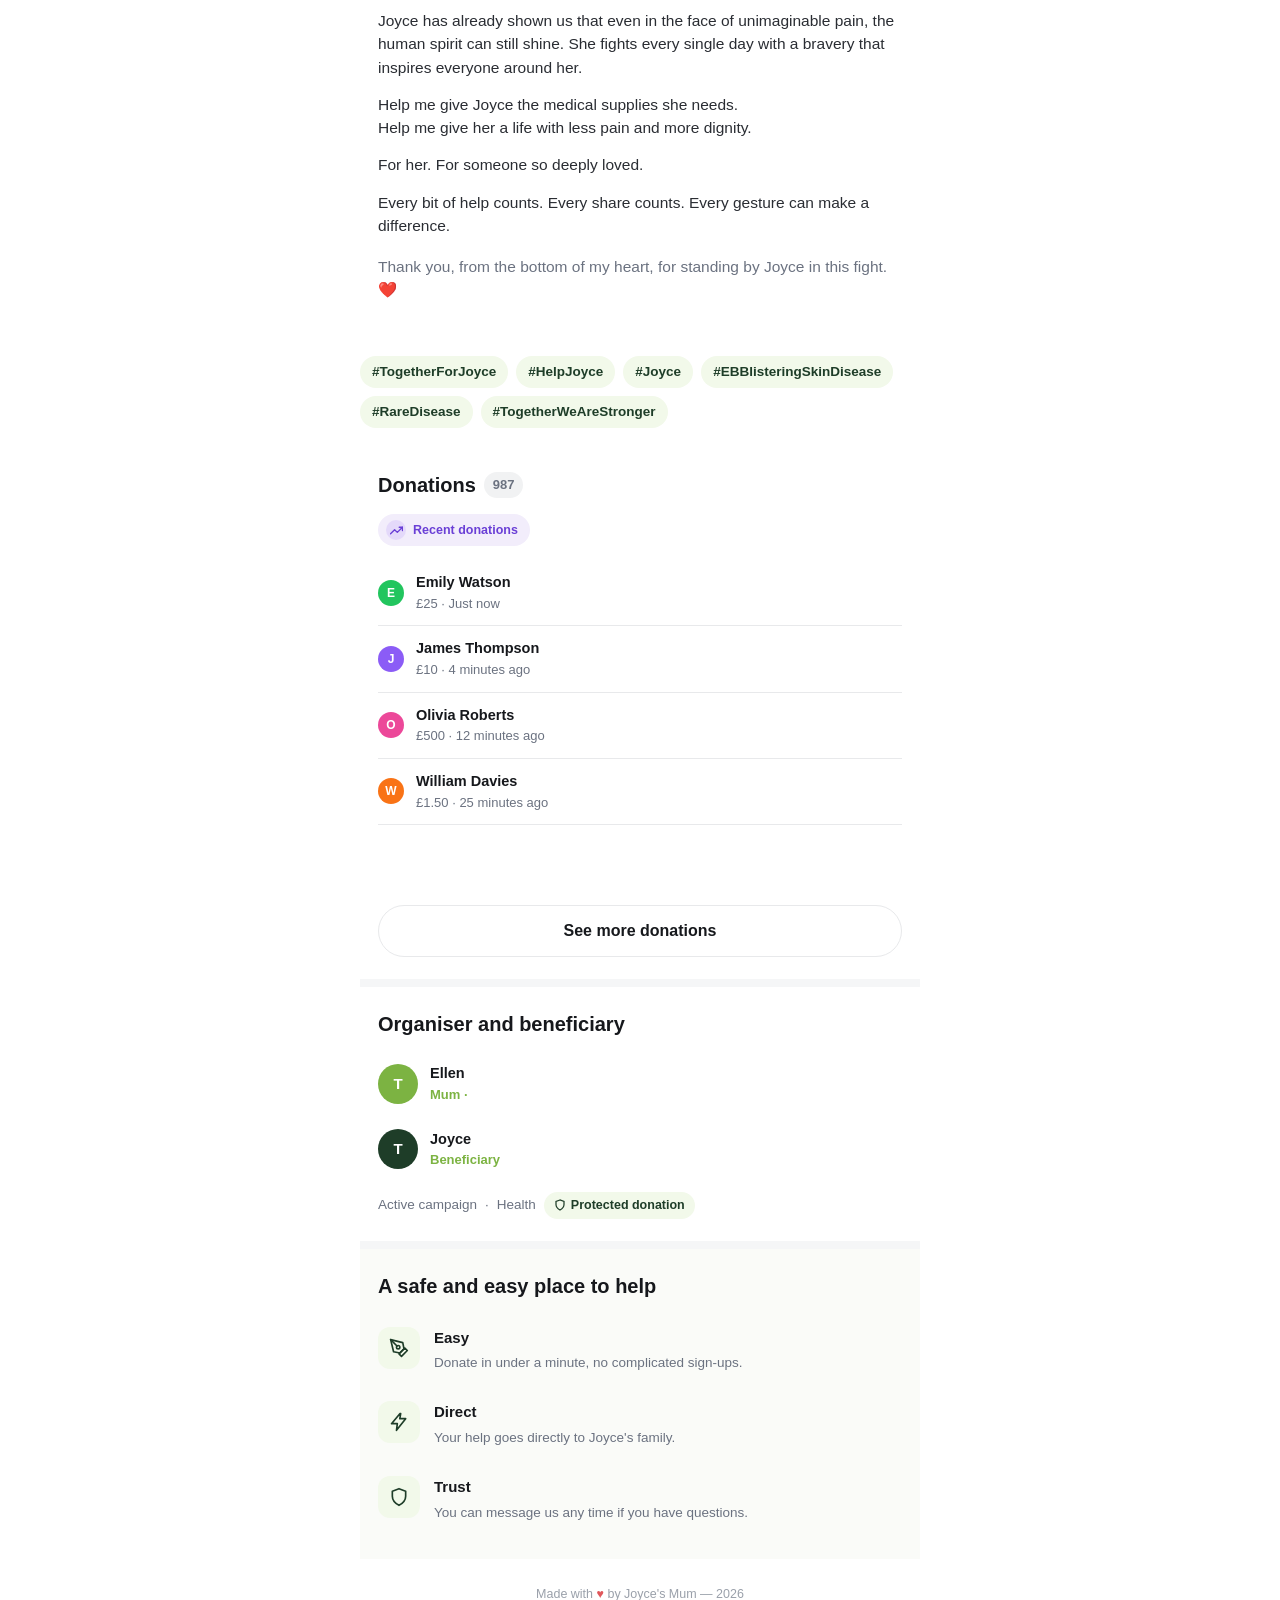
==== commit ae97f217: "Update index.html" ====
--- a/index.html
+++ b/index.html
@@ -24,7 +24,7 @@
 <meta property="og:type" content="website">
 
 <link rel="icon" href="data:image/svg+xml,<svg xmlns=%22http://www.w3.org/2000/svg%22 viewBox=%220 0 100 100%22><text y=%22.9em%22 font-size=%2290%22>&#129461;</text></svg>">
-<link rel="stylesheet" href="css/style.css?v=31">
+<link rel="stylesheet" href="css/style.css?v=33">
 </head>
 <body>
 
--- a/css/style.css
+++ b/css/style.css
@@ -639,19 +639,19 @@
 /* ---------- Popup de donación reciente ---------- */
 .donation-popup {
   position: fixed;
-  left: 14px;
-  bottom: 104px;
-  max-width: min(280px, calc(100% - 28px));
-  display: flex;
-  align-items: center;
-  gap: 10px;
+  top: 82px;
+  right: 16px;
+  width: 148px;
+  display: flex;
+  align-items: center;
+  gap: 8px;
   background: #fff;
   border: 1px solid var(--border);
   box-shadow: var(--shadow);
   border-radius: var(--radius-md);
-  padding: 10px 14px 10px 10px;
+  padding: 8px 10px 8px 8px;
   opacity: 0;
-  transform: translateY(12px) scale(0.98);
+  transform: translateY(-12px) scale(0.98);
   transition: opacity .3s ease, transform .3s ease;
   pointer-events: none;
   z-index: 90;
@@ -660,10 +660,10 @@
   opacity: 1;
   transform: translateY(0) scale(1);
 }
-.donation-popup .avatar-sm { flex-shrink: 0; }
+.donation-popup .avatar-sm { flex-shrink: 0; width: 22px; height: 22px; font-size: 10.5px; }
 .donation-popup-text {
-  font-size: 12.5px;
-  line-height: 1.4;
+  font-size: 11px;
+  line-height: 1.35;
 }
 .donation-popup-text .name {
   display: block;
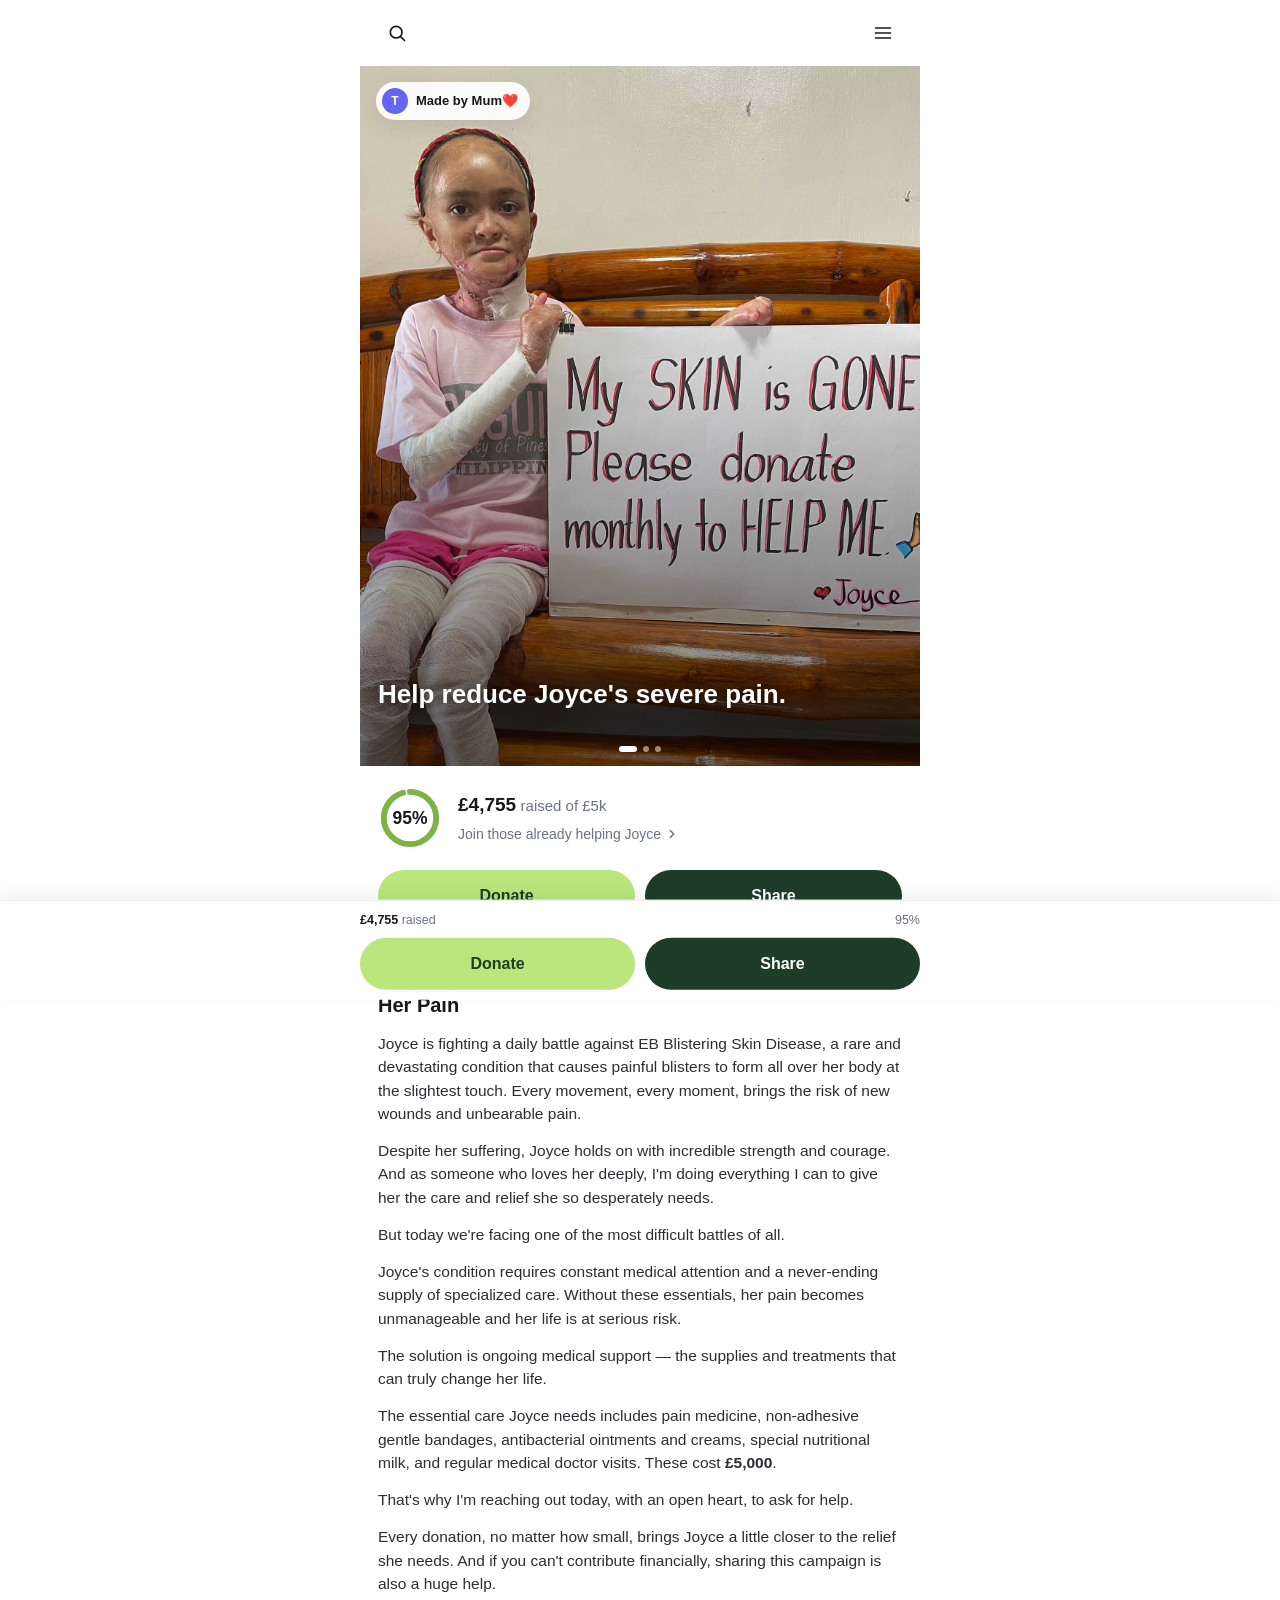
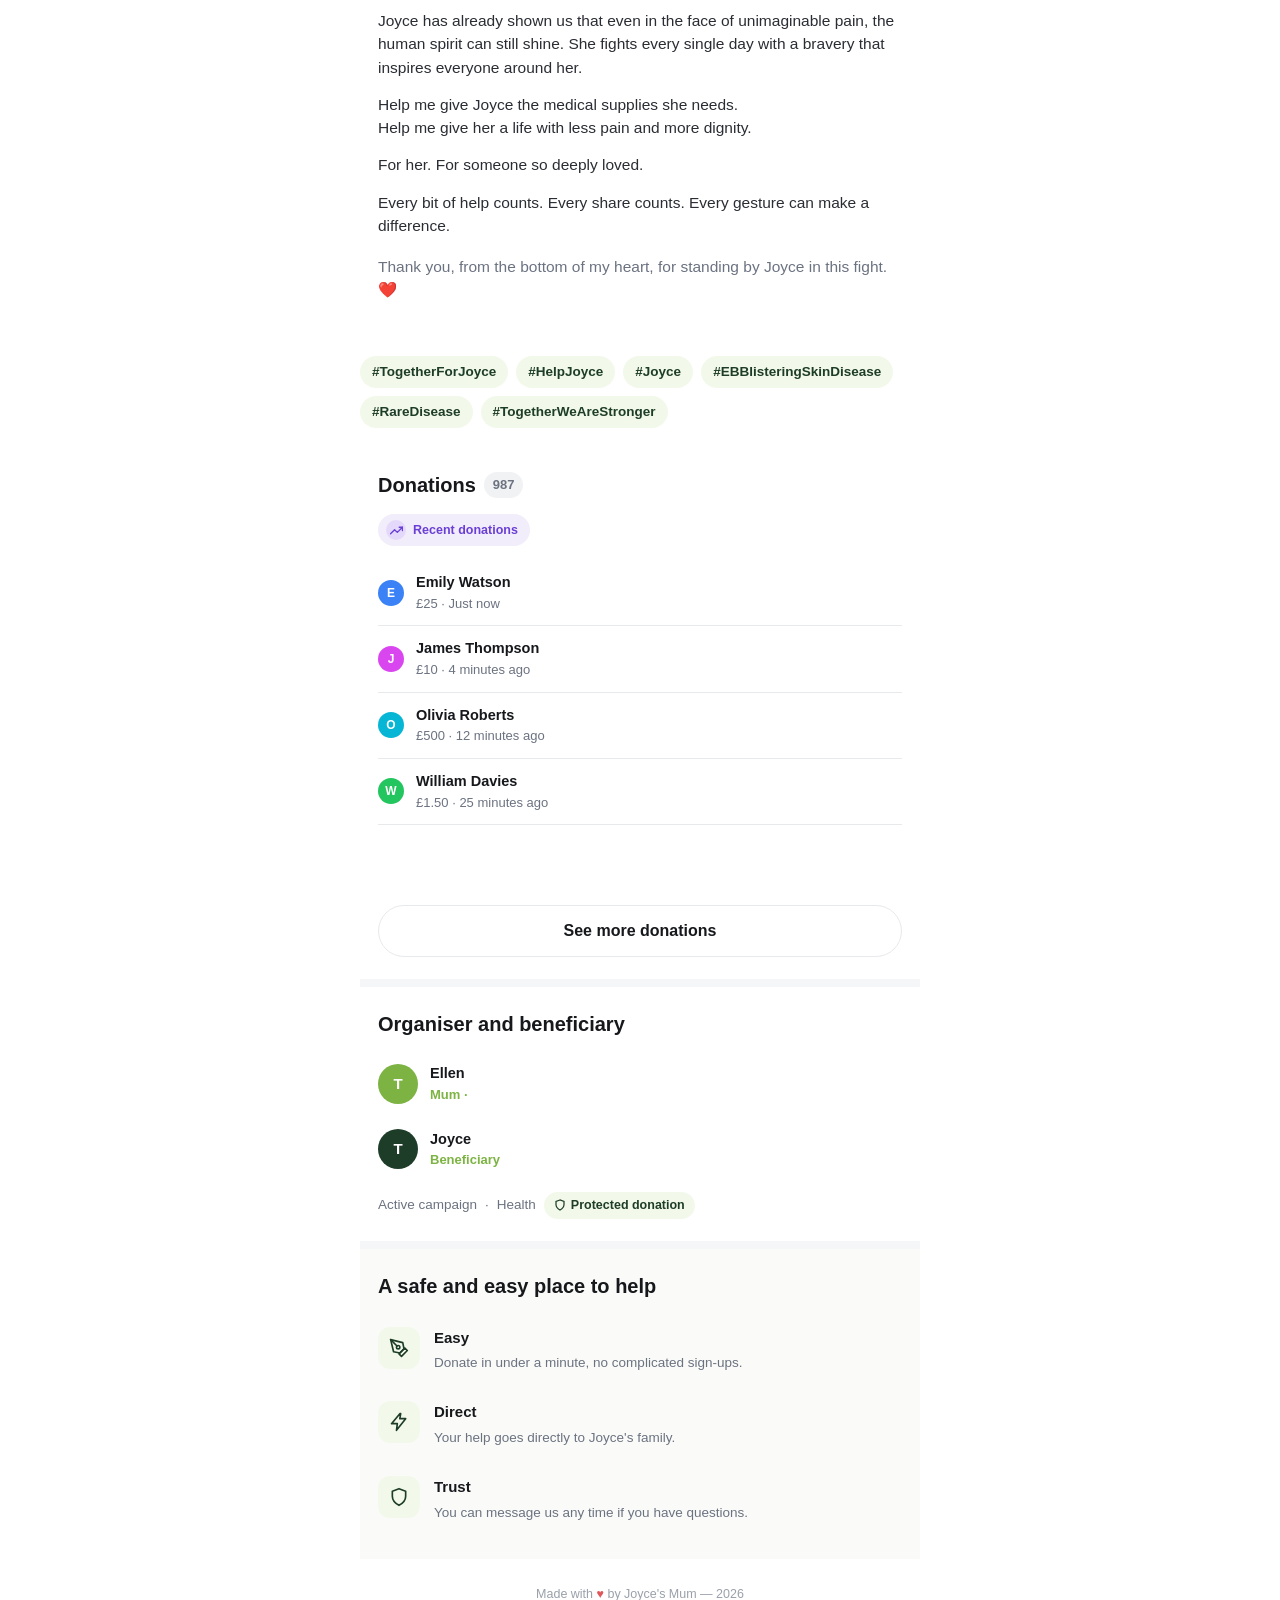
==== commit 48f01135: "Update index.html" ====
--- a/index.html
+++ b/index.html
@@ -24,7 +24,7 @@
 <meta property="og:type" content="website">
 
 <link rel="icon" href="data:image/svg+xml,<svg xmlns=%22http://www.w3.org/2000/svg%22 viewBox=%220 0 100 100%22><text y=%22.9em%22 font-size=%2290%22>&#129461;</text></svg>">
-<link rel="stylesheet" href="css/style.css?v=33">
+<link rel="stylesheet" href="css/style.css?v=36">
 </head>
 <body>
 
@@ -329,6 +329,6 @@
   </div>
 </div>
 
-<script src="js/main.js?v=31"></script>
+<script src="js/main.js?v=37"></script>
 </body>
 </html>
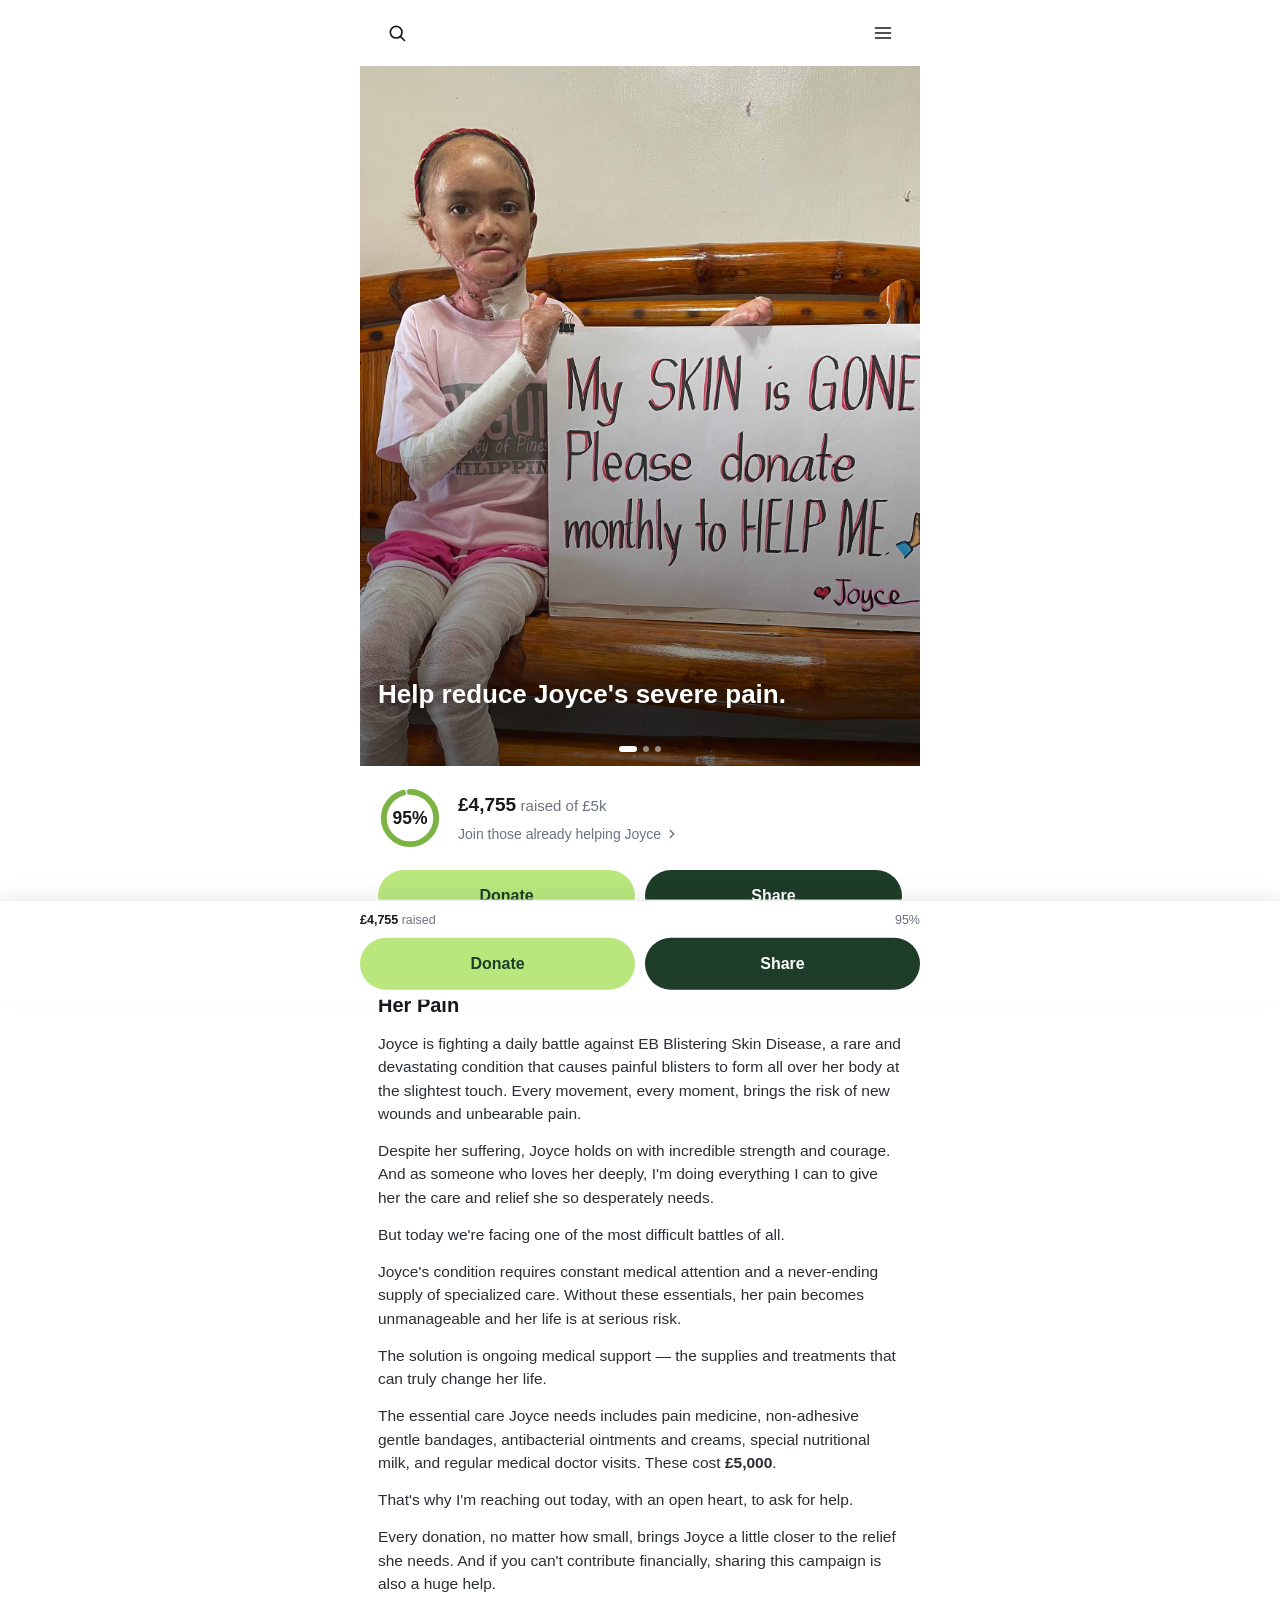
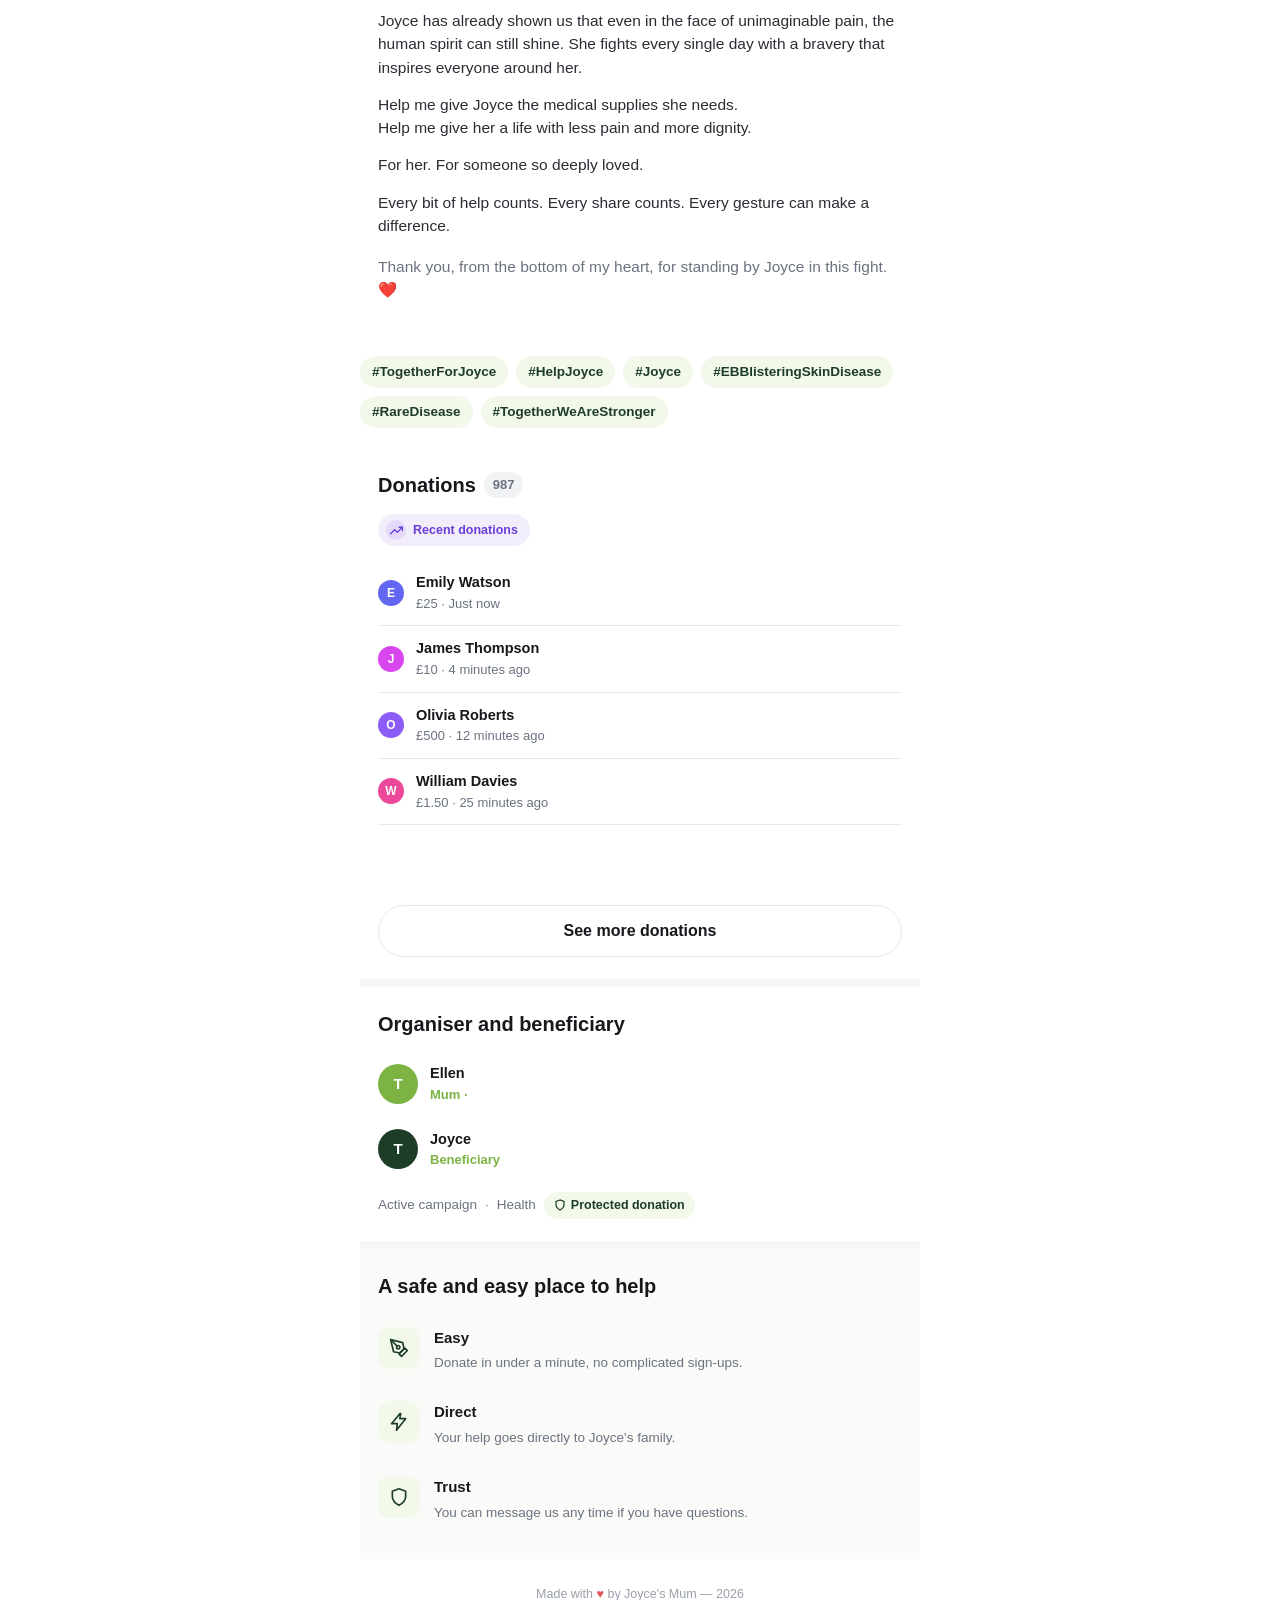
==== commit 5d6a1d45: "Update index.html" ====
--- a/index.html
+++ b/index.html
@@ -24,7 +24,7 @@
 <meta property="og:type" content="website">
 
 <link rel="icon" href="data:image/svg+xml,<svg xmlns=%22http://www.w3.org/2000/svg%22 viewBox=%220 0 100 100%22><text y=%22.9em%22 font-size=%2290%22>&#129461;</text></svg>">
-<link rel="stylesheet" href="css/style.css?v=36">
+<link rel="stylesheet" href="css/style.css?v=39">
 </head>
 <body>
 
@@ -53,10 +53,12 @@
     </div>
     <div class="hero-overlay"></div>
 
-    <!-- EDITAR: nombre de quien organiza la vaquinha y de la persona beneficiaria -->
-    <div class="hero-author">
-      <span class="avatar-sm">T</span>
-      <span>Made by Mum&#10084;&#65039;</span>
+    <div class="donation-popup" id="donationPopup">
+      <span class="avatar-sm" id="donationPopupAvatar">E</span>
+      <div class="donation-popup-text">
+        <span class="name" id="donationPopupName">Example Donor</span>
+        <span class="detail" id="donationPopupDetail">donated &pound;10 &middot; just now</span>
+      </div>
     </div>
 
     <!-- EDITAR: título principal -->
@@ -321,14 +323,6 @@
 
 <div class="toast" id="toast"></div>
 
-<div class="donation-popup" id="donationPopup">
-  <span class="avatar-sm" id="donationPopupAvatar">E</span>
-  <div class="donation-popup-text">
-    <span class="name" id="donationPopupName">Example Donor</span>
-    <span class="detail" id="donationPopupDetail">donated &pound;10 &middot; just now</span>
-  </div>
-</div>
-
-<script src="js/main.js?v=37"></script>
+<script src="js/main.js?v=38"></script>
 </body>
 </html>
--- a/css/style.css
+++ b/css/style.css
@@ -639,39 +639,47 @@
 /* ---------- Popup de donación reciente ---------- */
 .donation-popup {
   position: fixed;
-  top: 82px;
-  right: 16px;
-  width: 148px;
+  left: 16px;
+  bottom: calc(92px + env(safe-area-inset-bottom, 0px) + 14px);
+  /* El JS recalcula "bottom" en cada aparición para evitar solaparse
+     con el botón "Donar" (el de arriba o la barra fija de abajo, el
+     que esté visible en ese momento). Este valor es solo el fallback. */
+  width: max-content;
+  max-width: calc(100% - 32px);
   display: flex;
   align-items: center;
   gap: 8px;
   background: #fff;
   border: 1px solid var(--border);
   box-shadow: var(--shadow);
-  border-radius: var(--radius-md);
-  padding: 8px 10px 8px 8px;
+  border-radius: var(--radius-full);
+  padding: 8px 16px 8px 8px;
   opacity: 0;
-  transform: translateY(-12px) scale(0.98);
+  transform: translateY(12px) scale(0.98);
   transition: opacity .3s ease, transform .3s ease;
   pointer-events: none;
   z-index: 90;
+  overflow: hidden;
 }
 .donation-popup.show {
   opacity: 1;
   transform: translateY(0) scale(1);
 }
-.donation-popup .avatar-sm { flex-shrink: 0; width: 22px; height: 22px; font-size: 10.5px; }
+.donation-popup .avatar-sm { flex-shrink: 0; }
 .donation-popup-text {
-  font-size: 11px;
-  line-height: 1.35;
+  font-size: 12.5px;
+  line-height: 1.3;
+  white-space: nowrap;
+  overflow: hidden;
+  text-overflow: ellipsis;
 }
 .donation-popup-text .name {
-  display: block;
   font-weight: 700;
   color: var(--text);
 }
 .donation-popup-text .detail {
   color: var(--text-muted);
+  margin-left: 4px;
 }
 
 /* ---------- Utilidades ---------- */
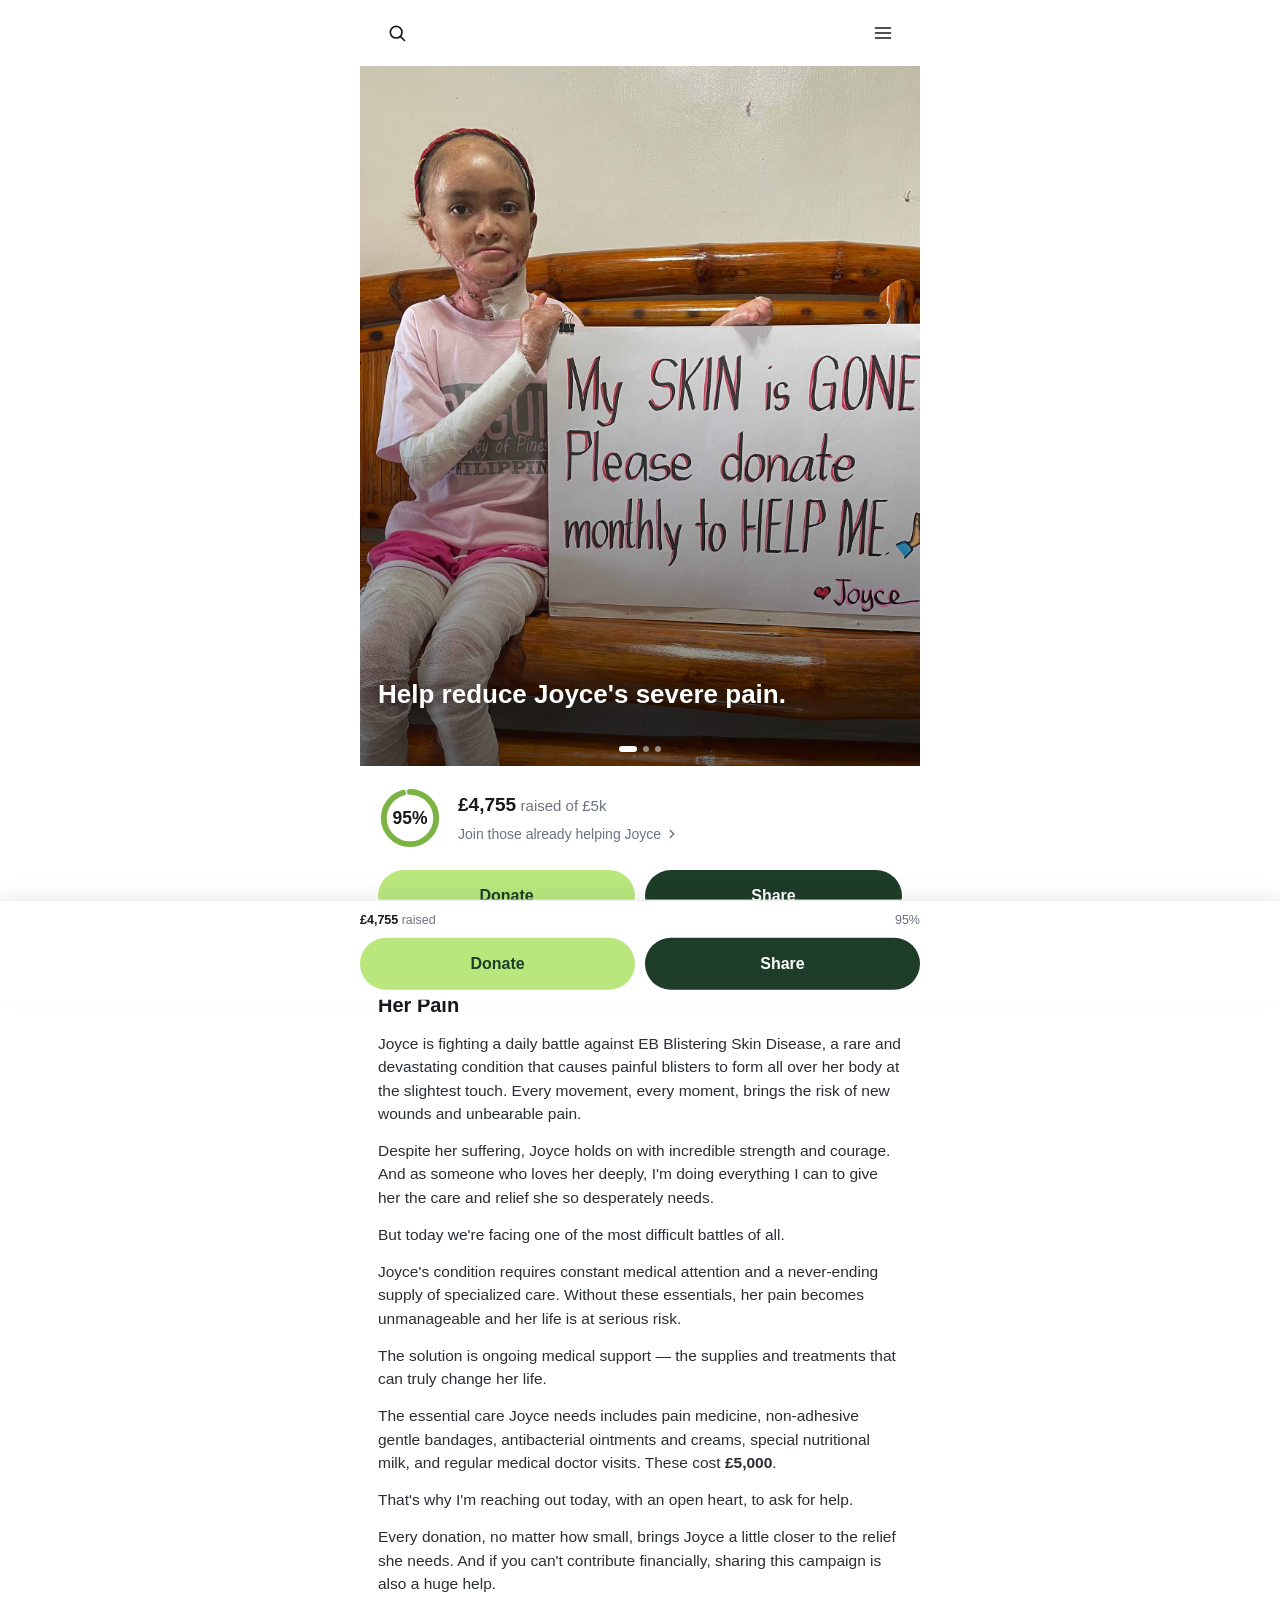
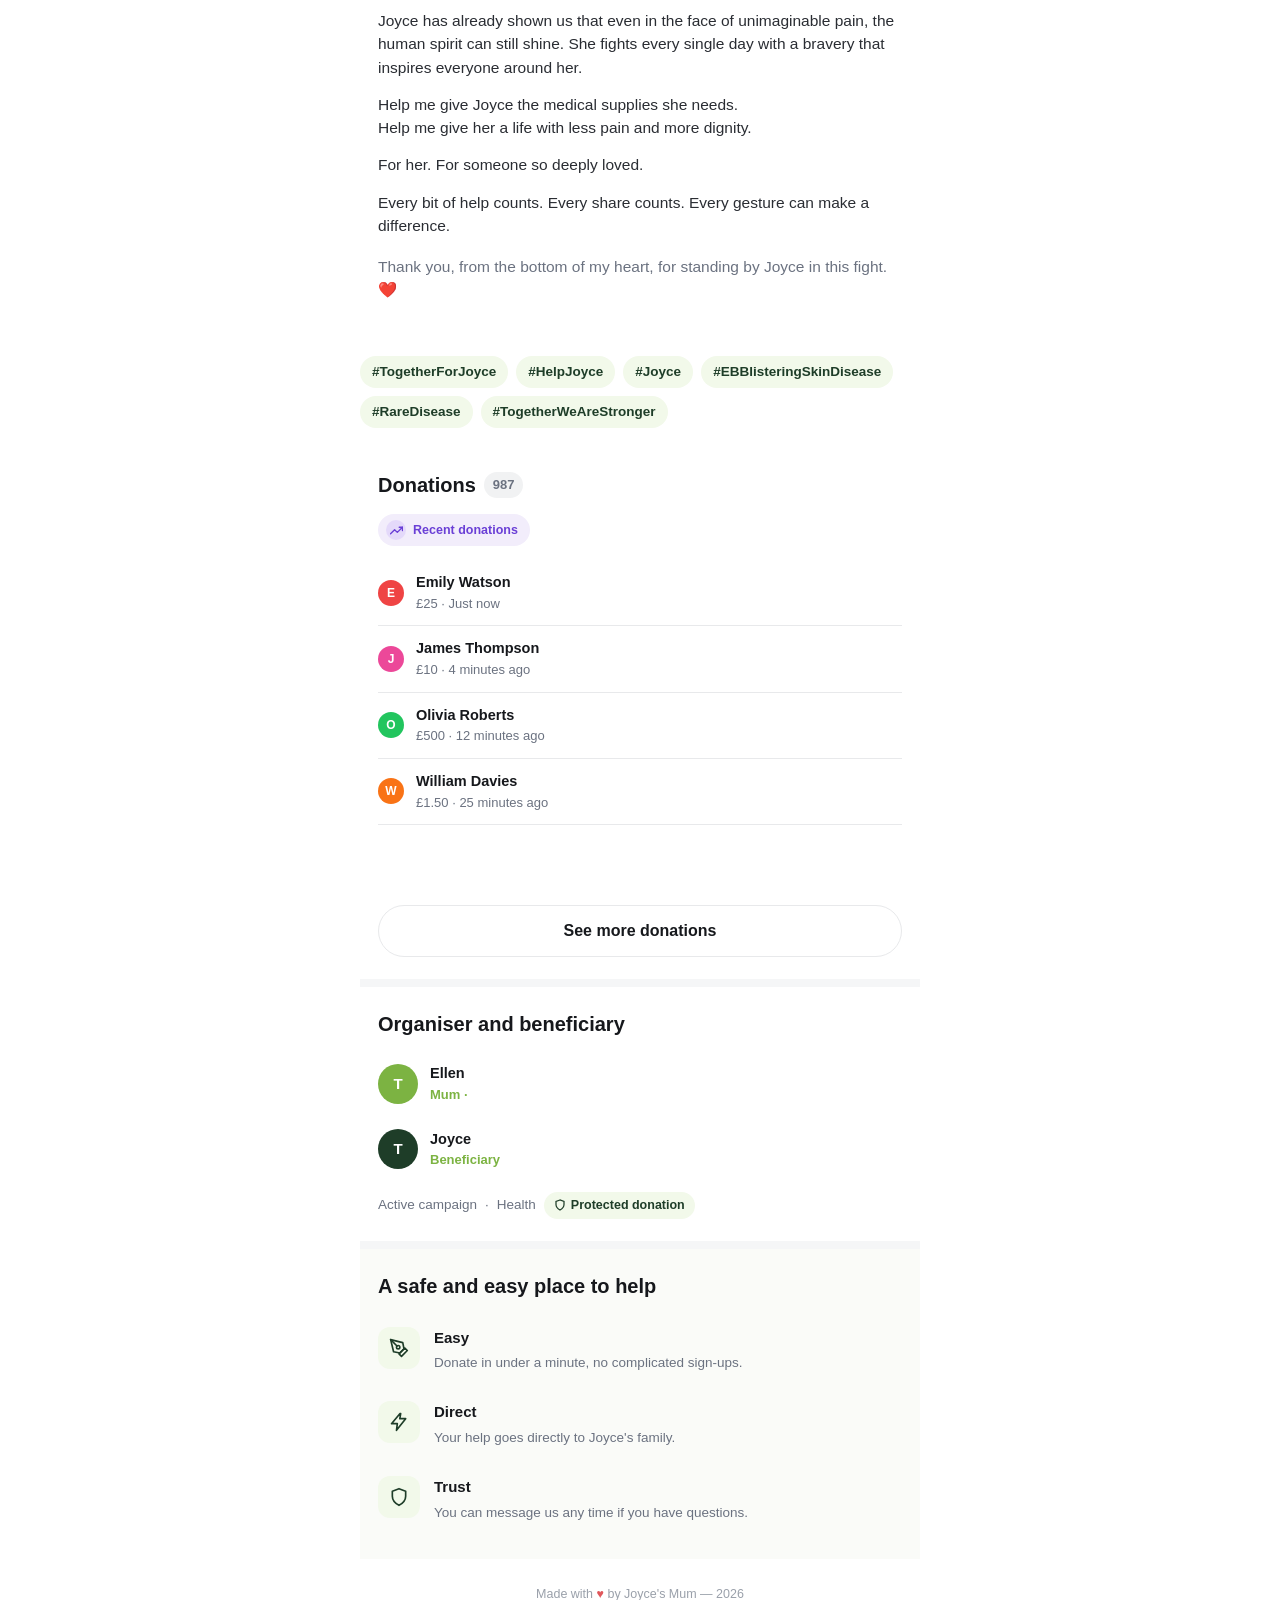
==== commit adf06b84: "Update index.html" ====
--- a/index.html
+++ b/index.html
@@ -24,7 +24,7 @@
 <meta property="og:type" content="website">
 
 <link rel="icon" href="data:image/svg+xml,<svg xmlns=%22http://www.w3.org/2000/svg%22 viewBox=%220 0 100 100%22><text y=%22.9em%22 font-size=%2290%22>&#129461;</text></svg>">
-<link rel="stylesheet" href="css/style.css?v=39">
+<link rel="stylesheet" href="css/style.css?v=40">
 </head>
 <body>
 
--- a/css/style.css
+++ b/css/style.css
@@ -123,21 +123,6 @@
   inset: 0;
   background: linear-gradient(180deg, rgba(0,0,0,0.05) 0%, rgba(0,0,0,0) 35%, rgba(0,0,0,0.55) 100%);
   pointer-events: none;
-}
-
-.hero-author {
-  position: absolute;
-  top: 16px;
-  left: 16px;
-  display: flex;
-  align-items: center;
-  gap: 8px;
-  background: rgba(255,255,255,0.92);
-  padding: 6px 12px 6px 6px;
-  border-radius: var(--radius-full);
-  font-size: 13px;
-  font-weight: 600;
-  box-shadow: var(--shadow);
 }
 
 .avatar-sm {
@@ -639,26 +624,24 @@
 /* ---------- Popup de donación reciente ---------- */
 .donation-popup {
   position: fixed;
+  top: 82px;
   left: 16px;
-  bottom: calc(92px + env(safe-area-inset-bottom, 0px) + 14px);
-  /* El JS recalcula "bottom" en cada aparición para evitar solaparse
-     con el botón "Donar" (el de arriba o la barra fija de abajo, el
-     que esté visible en ese momento). Este valor es solo el fallback. */
   width: max-content;
   max-width: calc(100% - 32px);
+  height: 40px;
   display: flex;
   align-items: center;
   gap: 8px;
-  background: #fff;
+  background: rgba(255,255,255,0.96);
   border: 1px solid var(--border);
   box-shadow: var(--shadow);
   border-radius: var(--radius-full);
-  padding: 8px 16px 8px 8px;
+  padding: 0 16px 0 6px;
   opacity: 0;
-  transform: translateY(12px) scale(0.98);
+  transform: translateY(-8px) scale(0.98);
   transition: opacity .3s ease, transform .3s ease;
   pointer-events: none;
-  z-index: 90;
+  z-index: 30;
   overflow: hidden;
 }
 .donation-popup.show {
@@ -667,19 +650,27 @@
 }
 .donation-popup .avatar-sm { flex-shrink: 0; }
 .donation-popup-text {
+  display: flex;
+  align-items: baseline;
+  gap: 4px;
+  min-width: 0;
   font-size: 12.5px;
   line-height: 1.3;
   white-space: nowrap;
+}
+.donation-popup-text .name {
+  flex-shrink: 1;
+  min-width: 0;
   overflow: hidden;
   text-overflow: ellipsis;
-}
-.donation-popup-text .name {
+  white-space: nowrap;
   font-weight: 700;
   color: var(--text);
 }
 .donation-popup-text .detail {
-  color: var(--text-muted);
-  margin-left: 4px;
+  flex-shrink: 0;
+  white-space: nowrap;
+  color: var(--text-muted);
 }
 
 /* ---------- Utilidades ---------- */
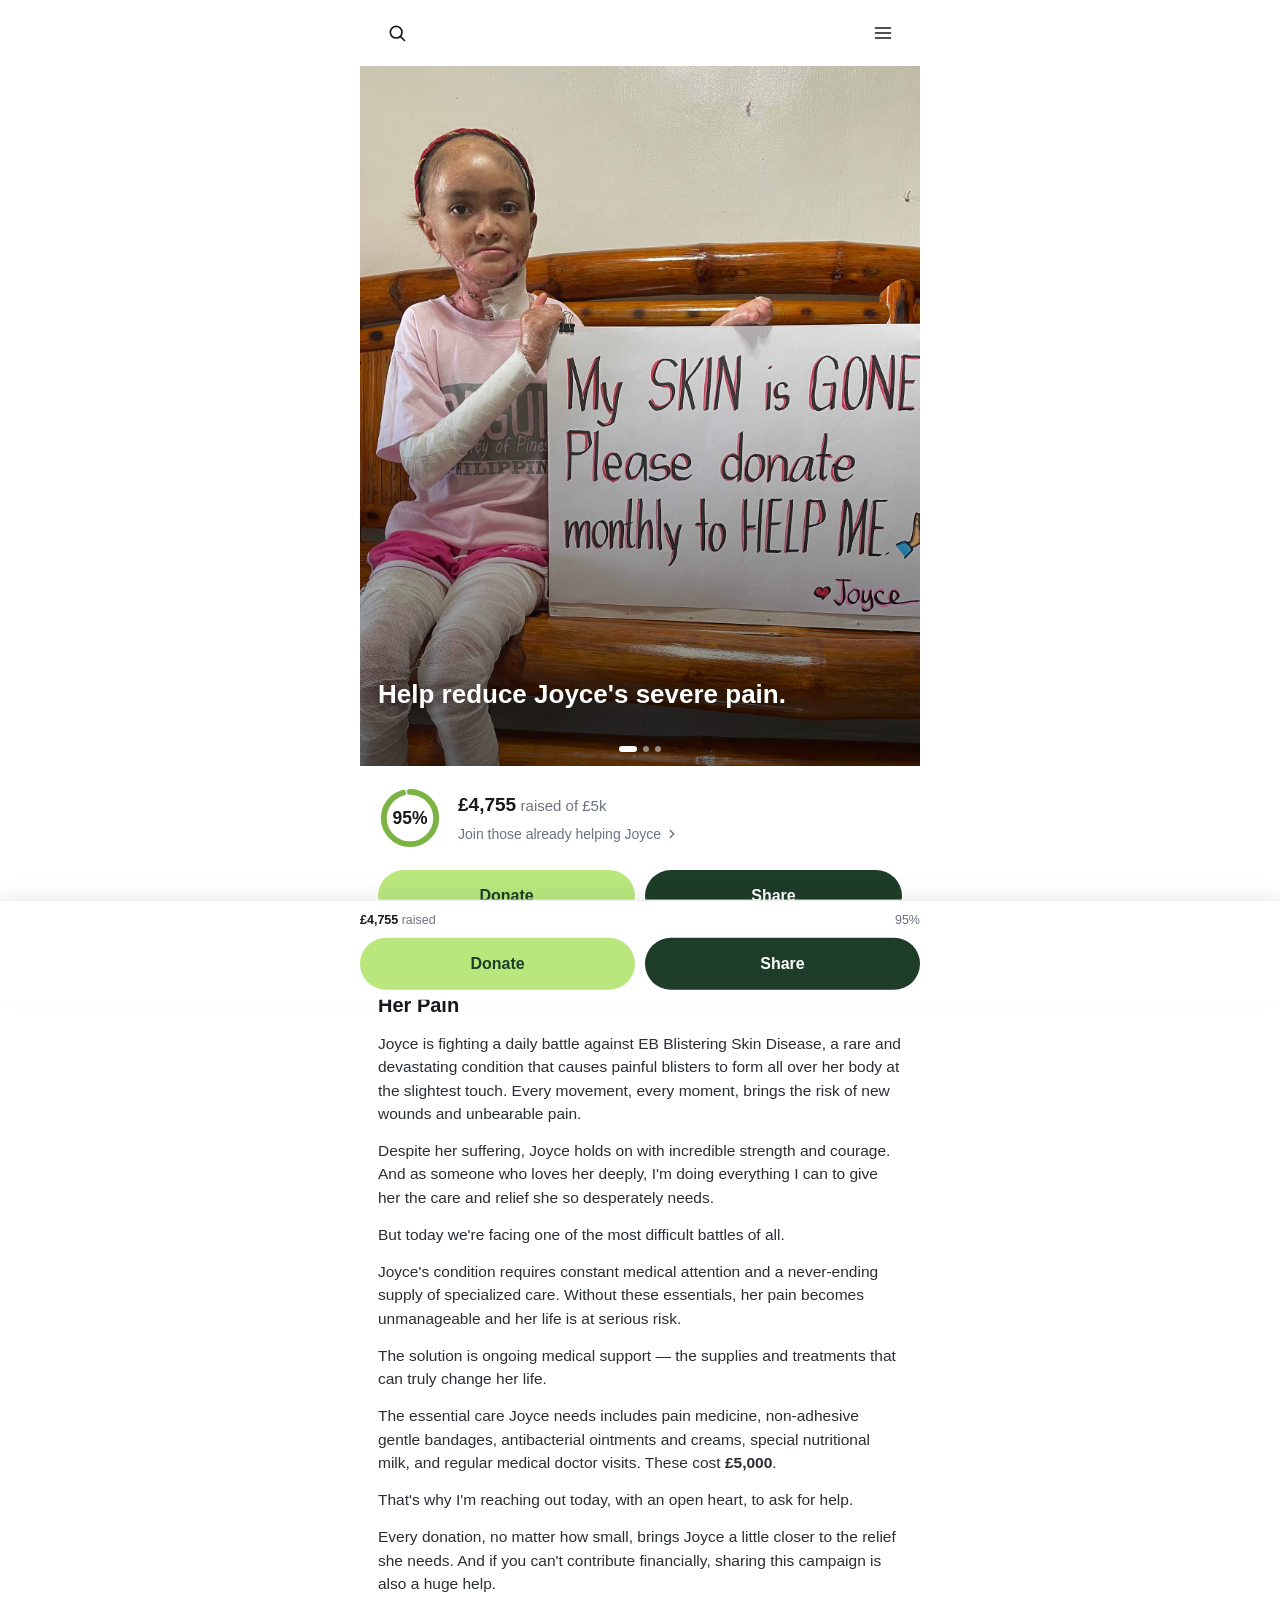
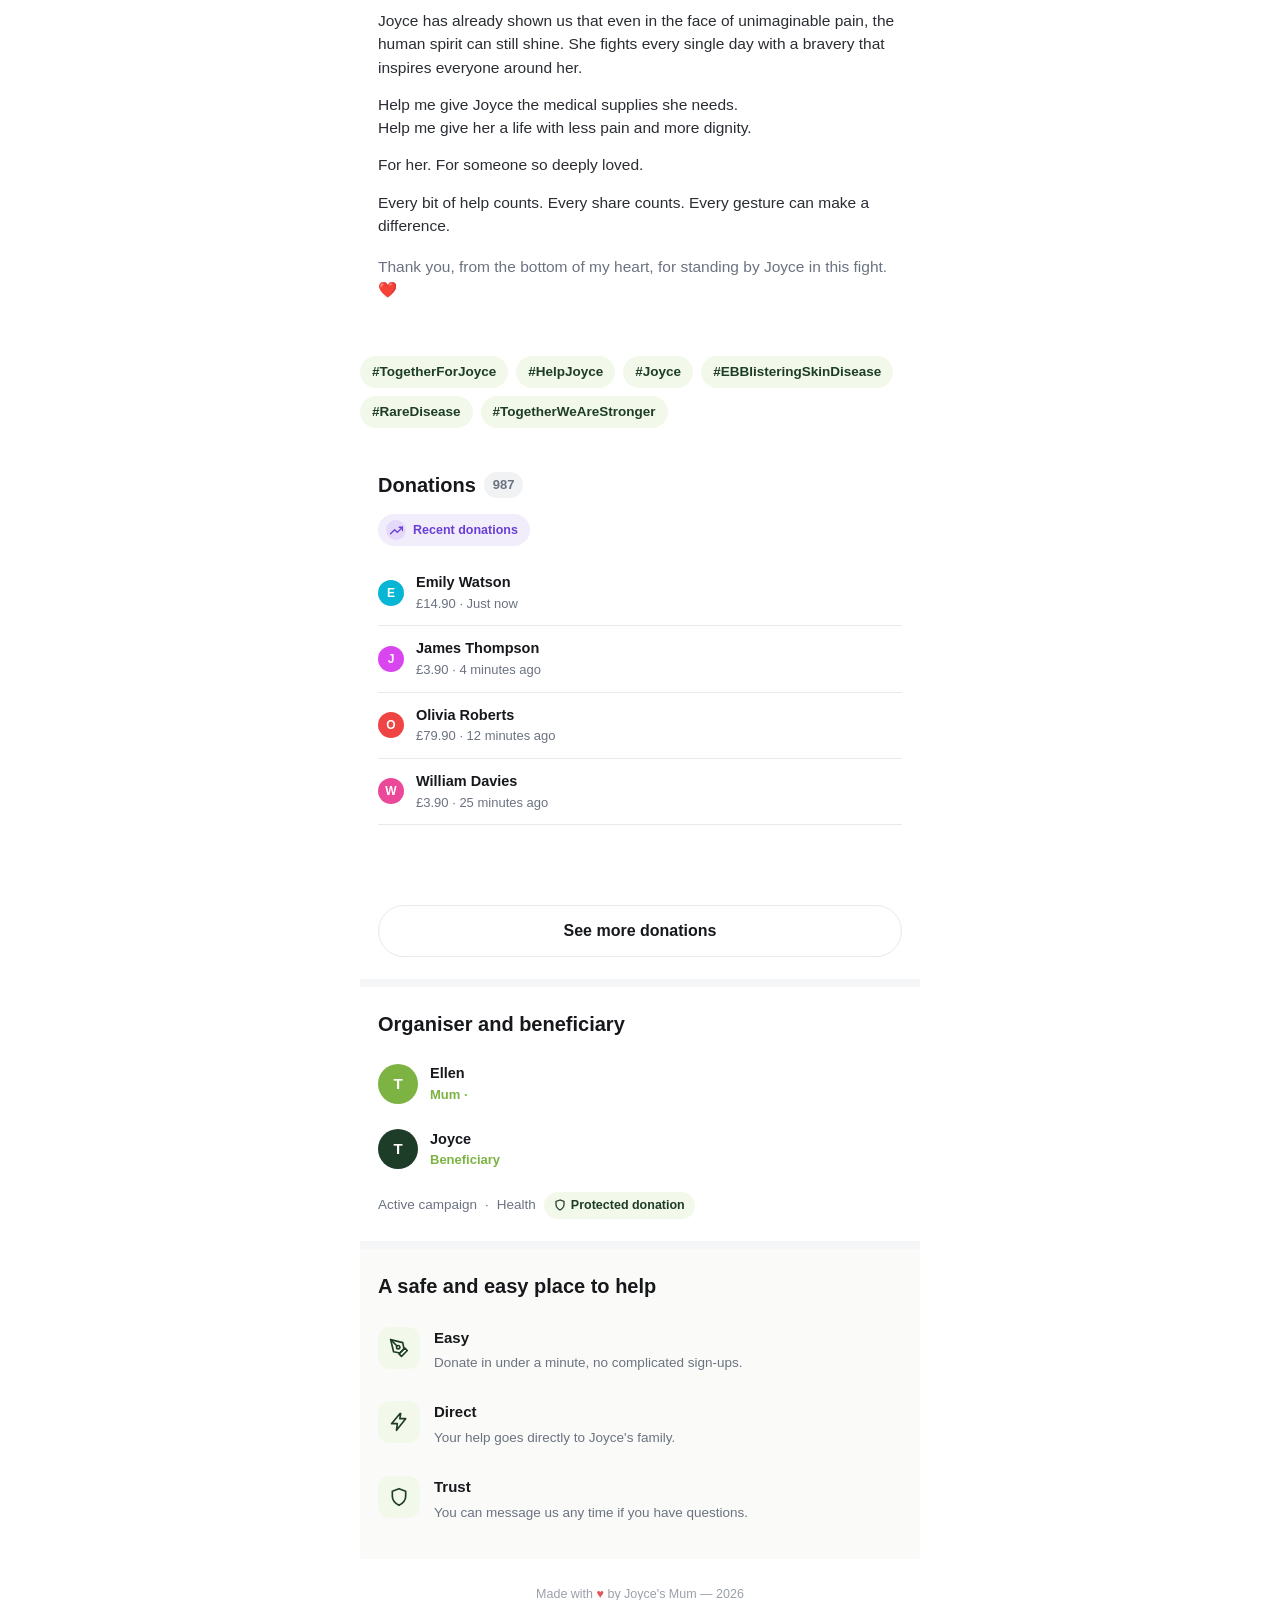
==== commit 6322ba73: "Update index.html" ====
--- a/index.html
+++ b/index.html
@@ -4,7 +4,7 @@
   <!-- Google tag (gtag.js) -->
 <script async src="https://www.googletagmanager.com/gtag/js?id=G-SRYMBCZWGW"></script>
 <script>
-  window.dataLayer = window.dataLayer || [];
+  window.dataLayer = window.dataLayer || [];08.738.695/0001-15
   function gtag(){dataLayer.push(arguments);}
   gtag('js', new Date());
 
@@ -143,70 +143,70 @@
     <span class="avatar-sm">E</span>
     <div>
       <div class="name">Emily Watson</div>
-      <div class="meta"><span class="donation-amount" data-amount="25">&pound;25</span> &middot; Just now</div>
+      <div class="meta"><span class="donation-amount" data-amount="14.9">&pound;14.9</span> &middot; Just now</div>
     </div>
   </div>
   <div class="donation-row">
     <span class="avatar-sm">J</span>
     <div>
       <div class="name">James Thompson</div>
-      <div class="meta"><span class="donation-amount" data-amount="10">&pound;10</span> &middot; 4 minutes ago</div>
+      <div class="meta"><span class="donation-amount" data-amount="3.9">&pound;3.9</span> &middot; 4 minutes ago</div>
     </div>
   </div>
   <div class="donation-row">
     <span class="avatar-sm">O</span>
     <div>
       <div class="name">Olivia Roberts</div>
-      <div class="meta"><span class="donation-amount" data-amount="500">&pound;500</span> &middot; 12 minutes ago</div>
+      <div class="meta"><span class="donation-amount" data-amount="79.9">&pound;79.9</span> &middot; 12 minutes ago</div>
     </div>
   </div>
   <div class="donation-row">
     <span class="avatar-sm">W</span>
     <div>
       <div class="name">William Davies</div>
-      <div class="meta"><span class="donation-amount" data-amount="1.50">&pound;1.50</span> &middot; 25 minutes ago</div>
+      <div class="meta"><span class="donation-amount" data-amount="3.9">&pound;3.9</span> &middot; 25 minutes ago</div>
     </div>
   </div>
   <div class="donation-row">
     <span class="avatar-sm">A</span>
     <div>
       <div class="name">Amelia Wilson</div>
-      <div class="meta"><span class="donation-amount" data-amount="100">&pound;100</span> &middot; 1 hour ago</div>
+      <div class="meta"><span class="donation-amount" data-amount="297.9">&pound;297.9</span> &middot; 1 hour ago</div>
     </div>
   </div>
   <div class="donation-row extra">
     <span class="avatar-sm">T</span>
     <div>
       <div class="name">Thomas Brown</div>
-      <div class="meta"><span class="donation-amount" data-amount="50">&pound;50</span> &middot; 2 hours ago</div>
+      <div class="meta"><span class="donation-amount" data-amount="3.9">&pound;3.9</span> &middot; 2 hours ago</div>
     </div>
   </div>
   <div class="donation-row extra">
     <span class="avatar-sm">G</span>
     <div>
       <div class="name">Grace Taylor</div>
-      <div class="meta"><span class="donation-amount" data-amount="50">&pound;50</span> &middot; 3 hours ago</div>
+      <div class="meta"><span class="donation-amount" data-amount="49.9">&pound;49.9</span> &middot; 3 hours ago</div>
     </div>
   </div>
   <div class="donation-row extra">
     <span class="avatar-sm">J</span>
     <div>
       <div class="name">Jack Evans</div>
-      <div class="meta"><span class="donation-amount" data-amount="10">&pound;10</span> &middot; 5 hours ago</div>
+      <div class="meta"><span class="donation-amount" data-amount="49.9">&pound;49.9</span> &middot; 5 hours ago</div>
     </div>
   </div>
   <div class="donation-row extra">
     <span class="avatar-sm">I</span>
     <div>
       <div class="name">Isabella Green</div>
-      <div class="meta"><span class="donation-amount" data-amount="10">&pound;10</span> &middot; 7 hours ago</div>
+      <div class="meta"><span class="donation-amount" data-amount="3.9">&pound;3.9</span> &middot; 7 hours ago</div>
     </div>
   </div>
   <div class="donation-row extra">
     <span class="avatar-sm">H</span>
     <div>
       <div class="name">Harry Clark</div>
-      <div class="meta"><span class="donation-amount" data-amount="500">&pound;500</span> &middot; 9 hours ago</div>
+      <div class="meta"><span class="donation-amount" data-amount="79.9">&pound;79.9</span> &middot; 9 hours ago</div>
     </div>
   </div>
 
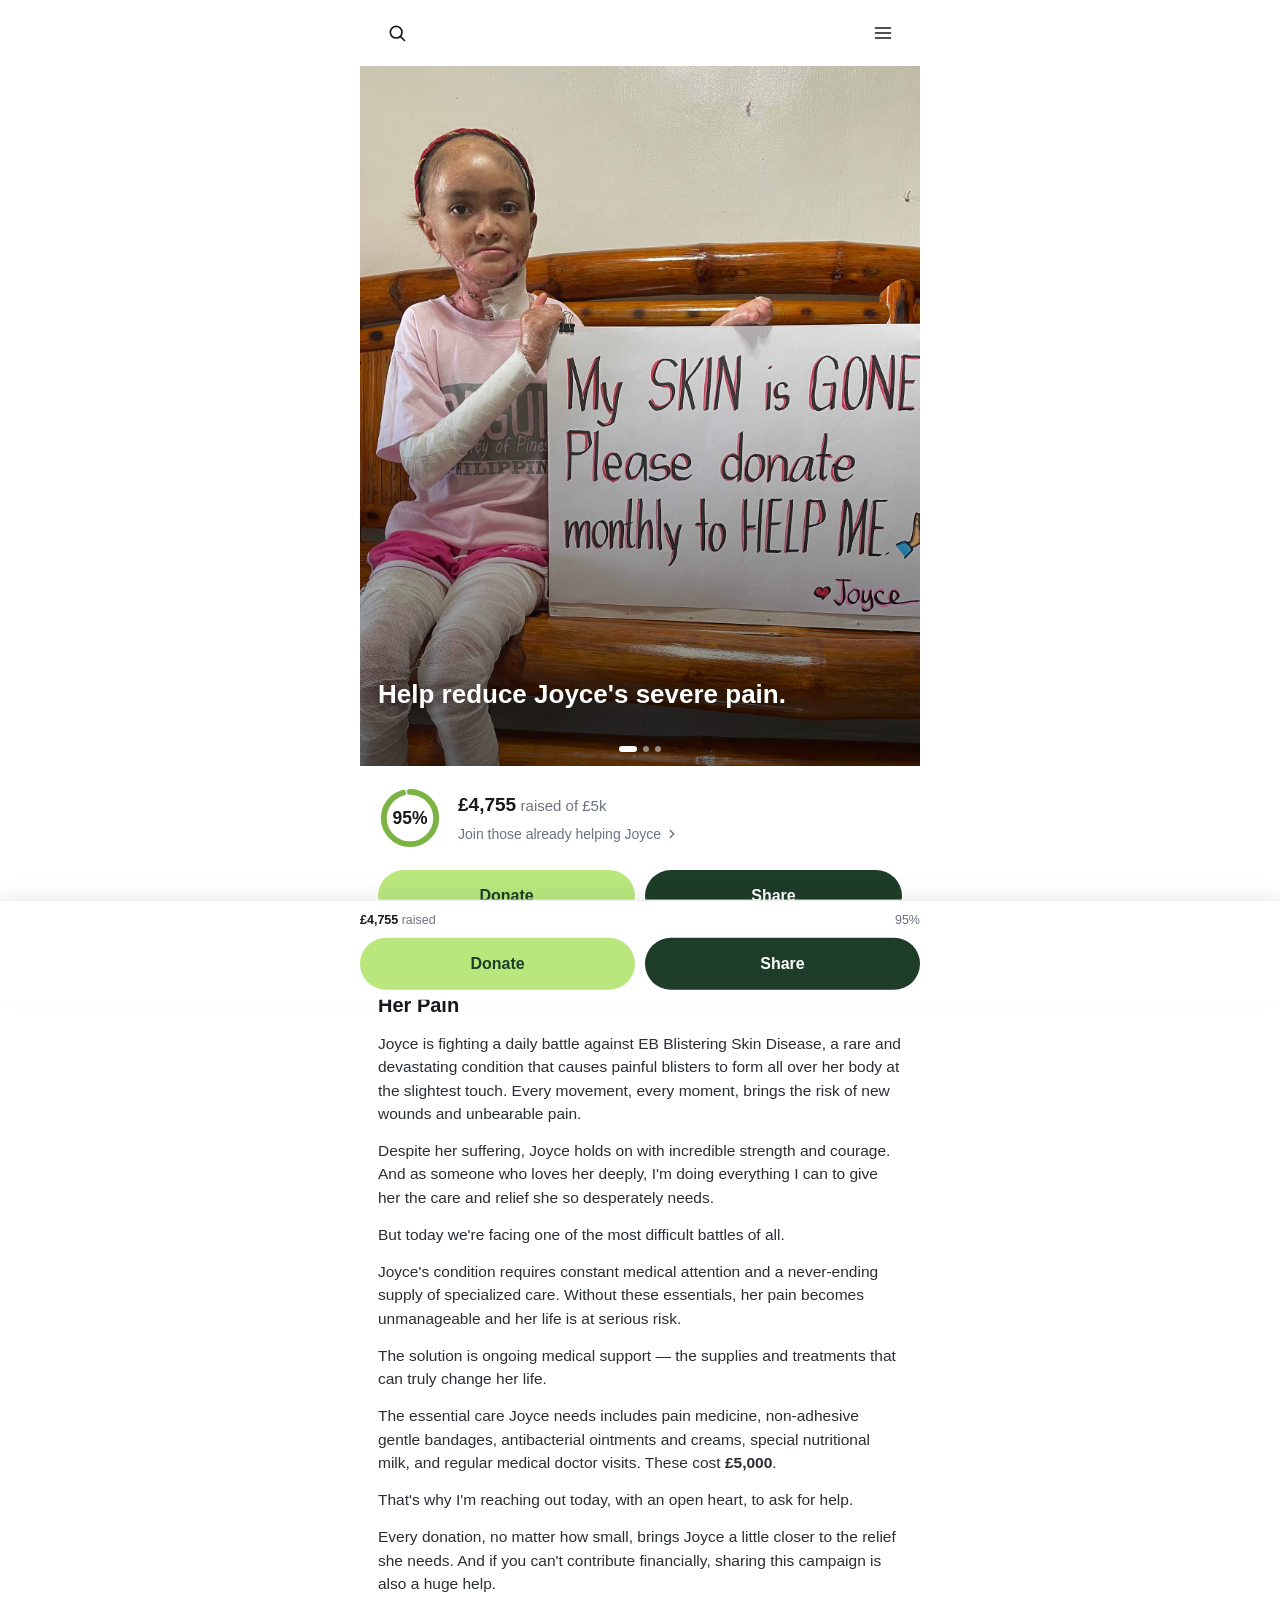
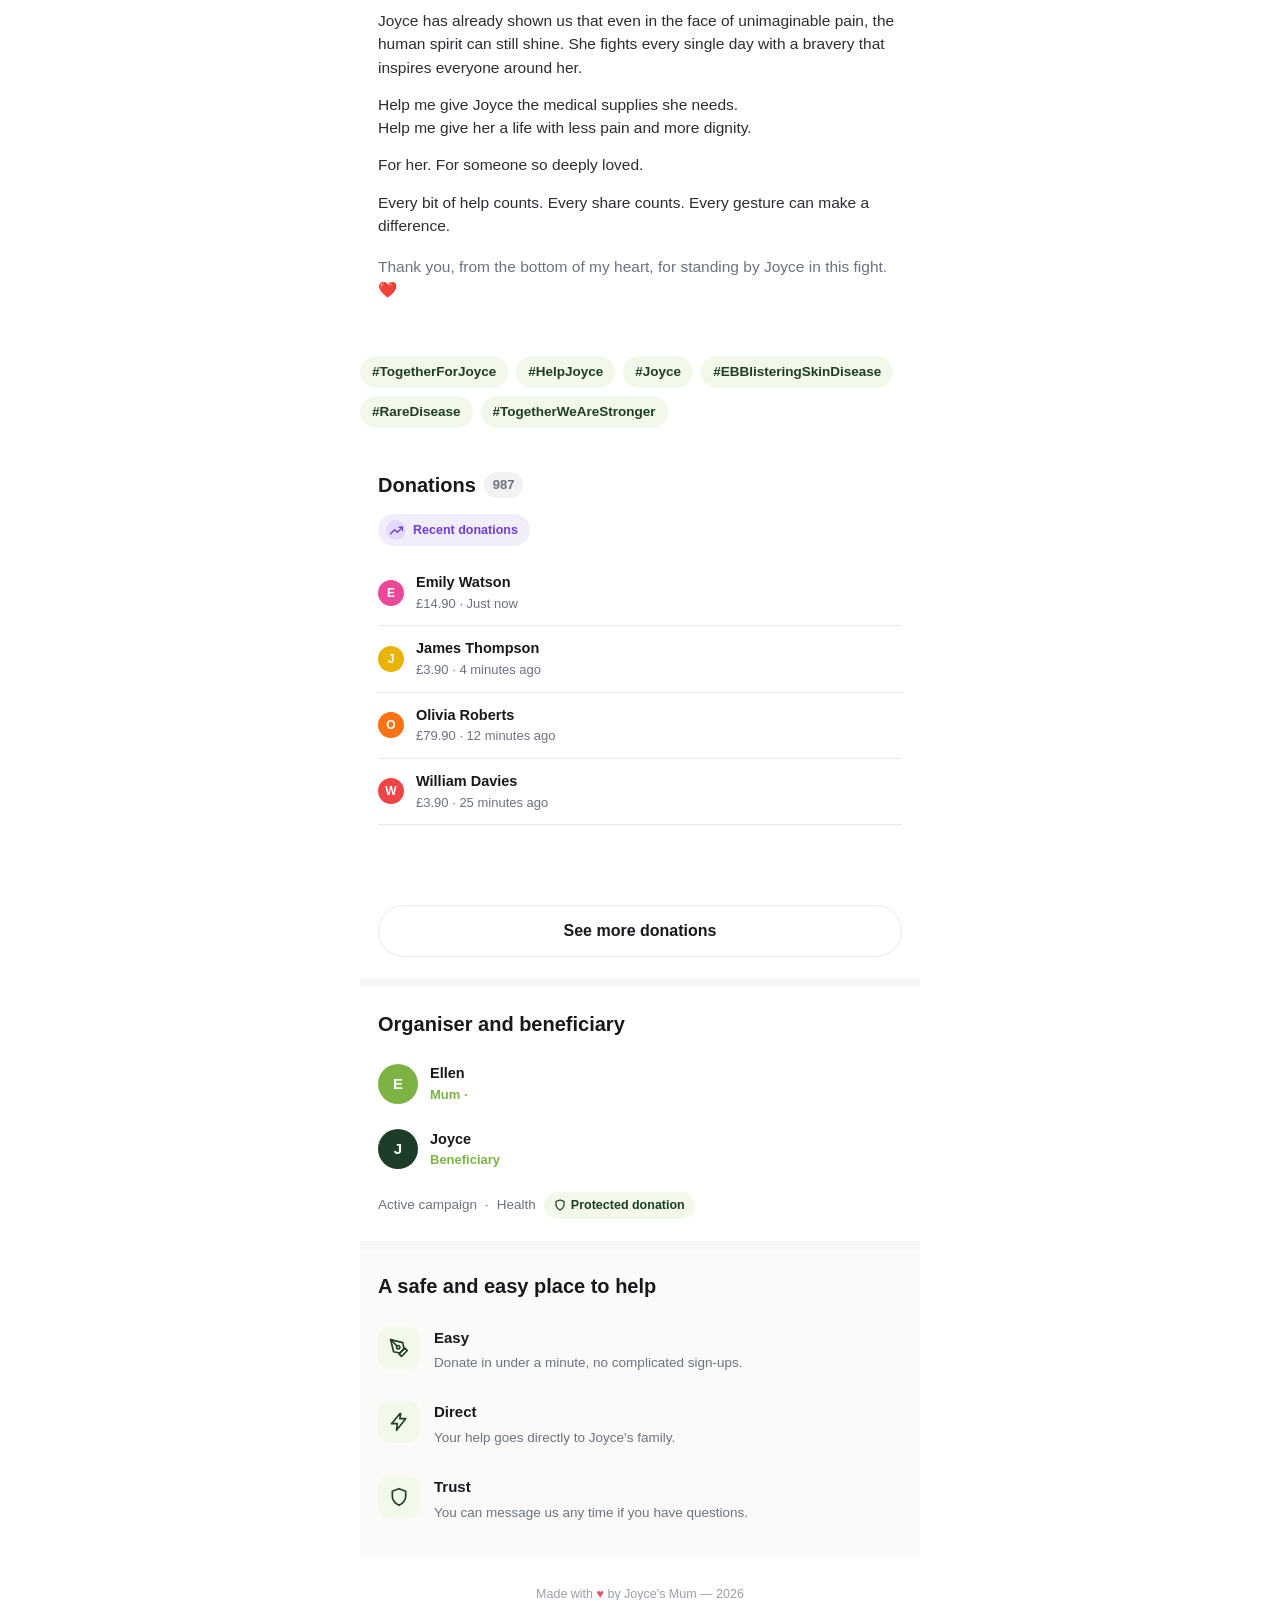
==== commit 84f9a8df: "Update index.html" ====
--- a/index.html
+++ b/index.html
@@ -241,14 +241,14 @@
   <section class="section">
     <h2>Organiser and beneficiary</h2>
     <div class="person-row">
-      <span class="avatar-sm" style="width:40px;height:40px;font-size:15px;">T</span>
+      <span class="avatar-sm" style="width:40px;height:40px;font-size:15px;">E</span>
       <div>
         <div class="name">Ellen</div>
         <div class="role">Mum &middot; </div>
       </div>
     </div>
     <div class="person-row">
-      <span class="avatar-sm" style="width:40px;height:40px;font-size:15px;background:var(--verde-oscuro);">T</span>
+      <span class="avatar-sm" style="width:40px;height:40px;font-size:15px;background:var(--verde-oscuro);">J</span>
       <div>
         <div class="name">Joyce</div>
         <div class="role">Beneficiary</div>
